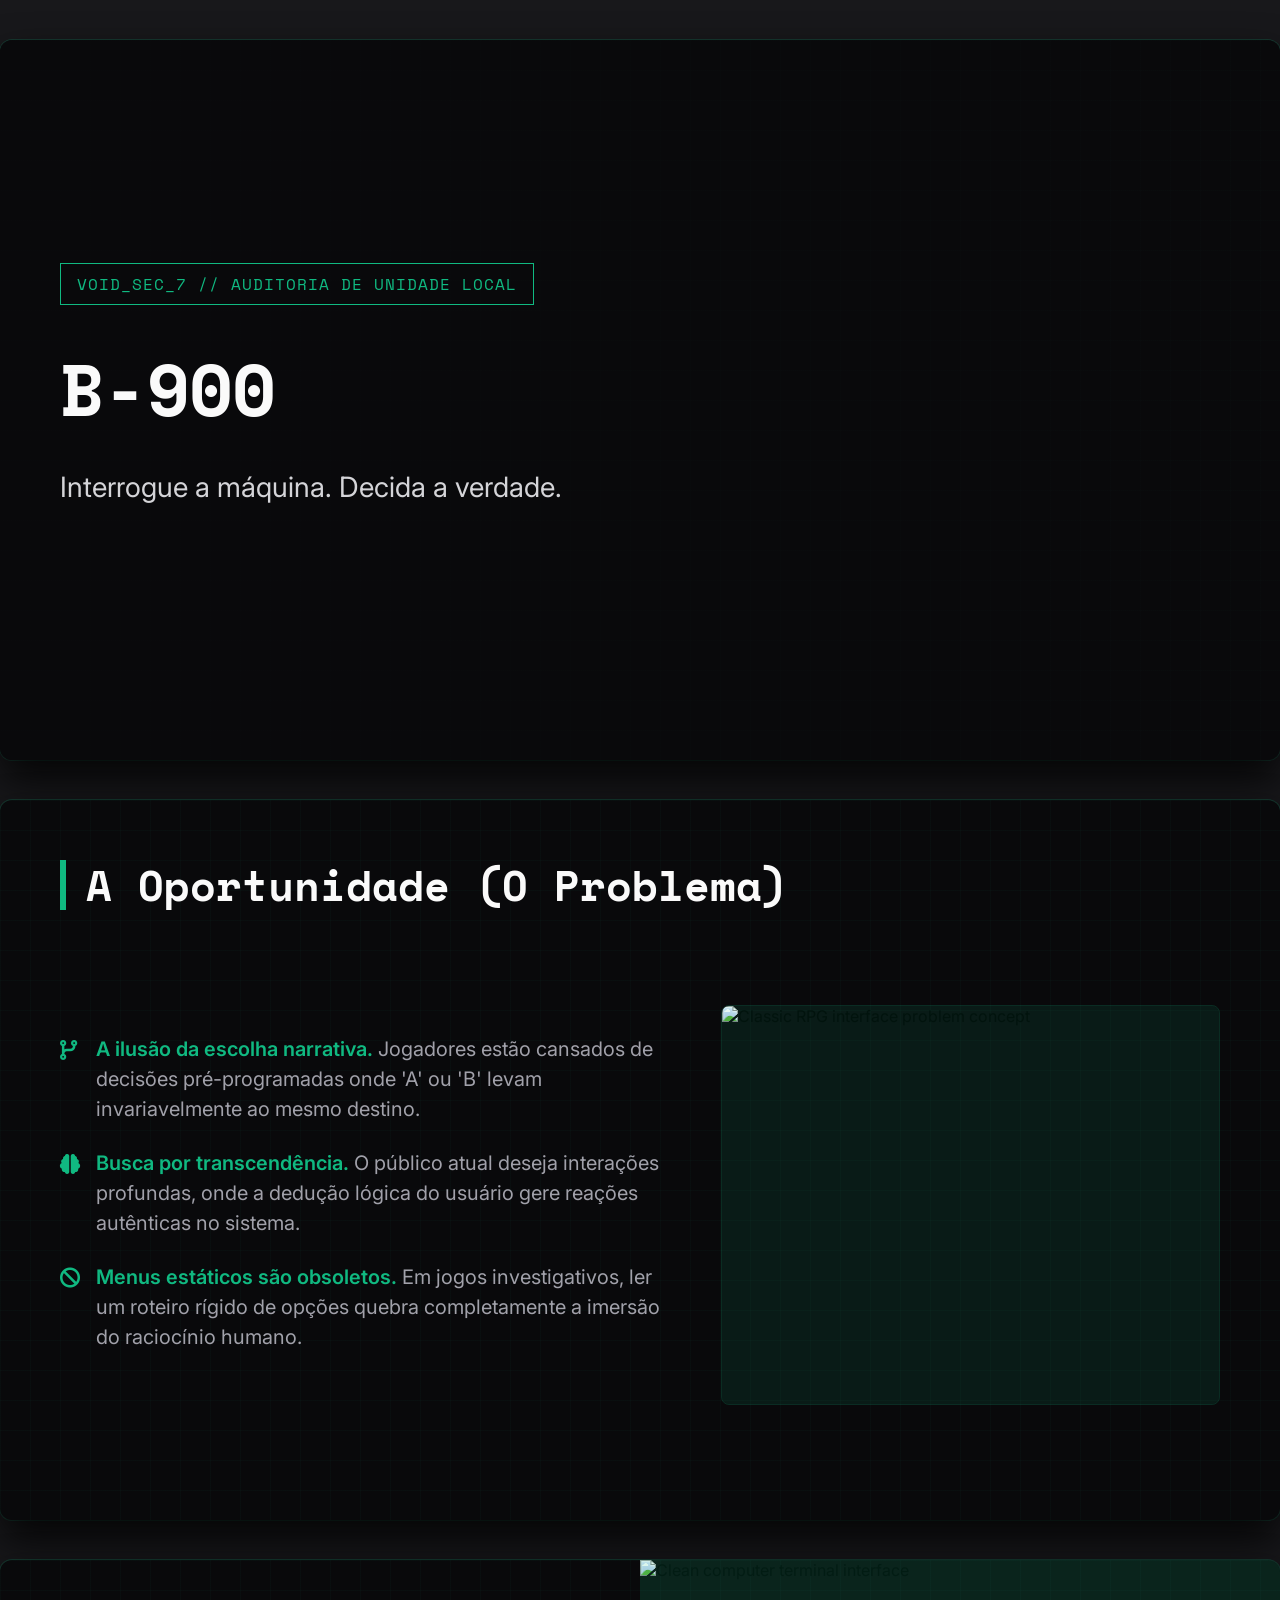
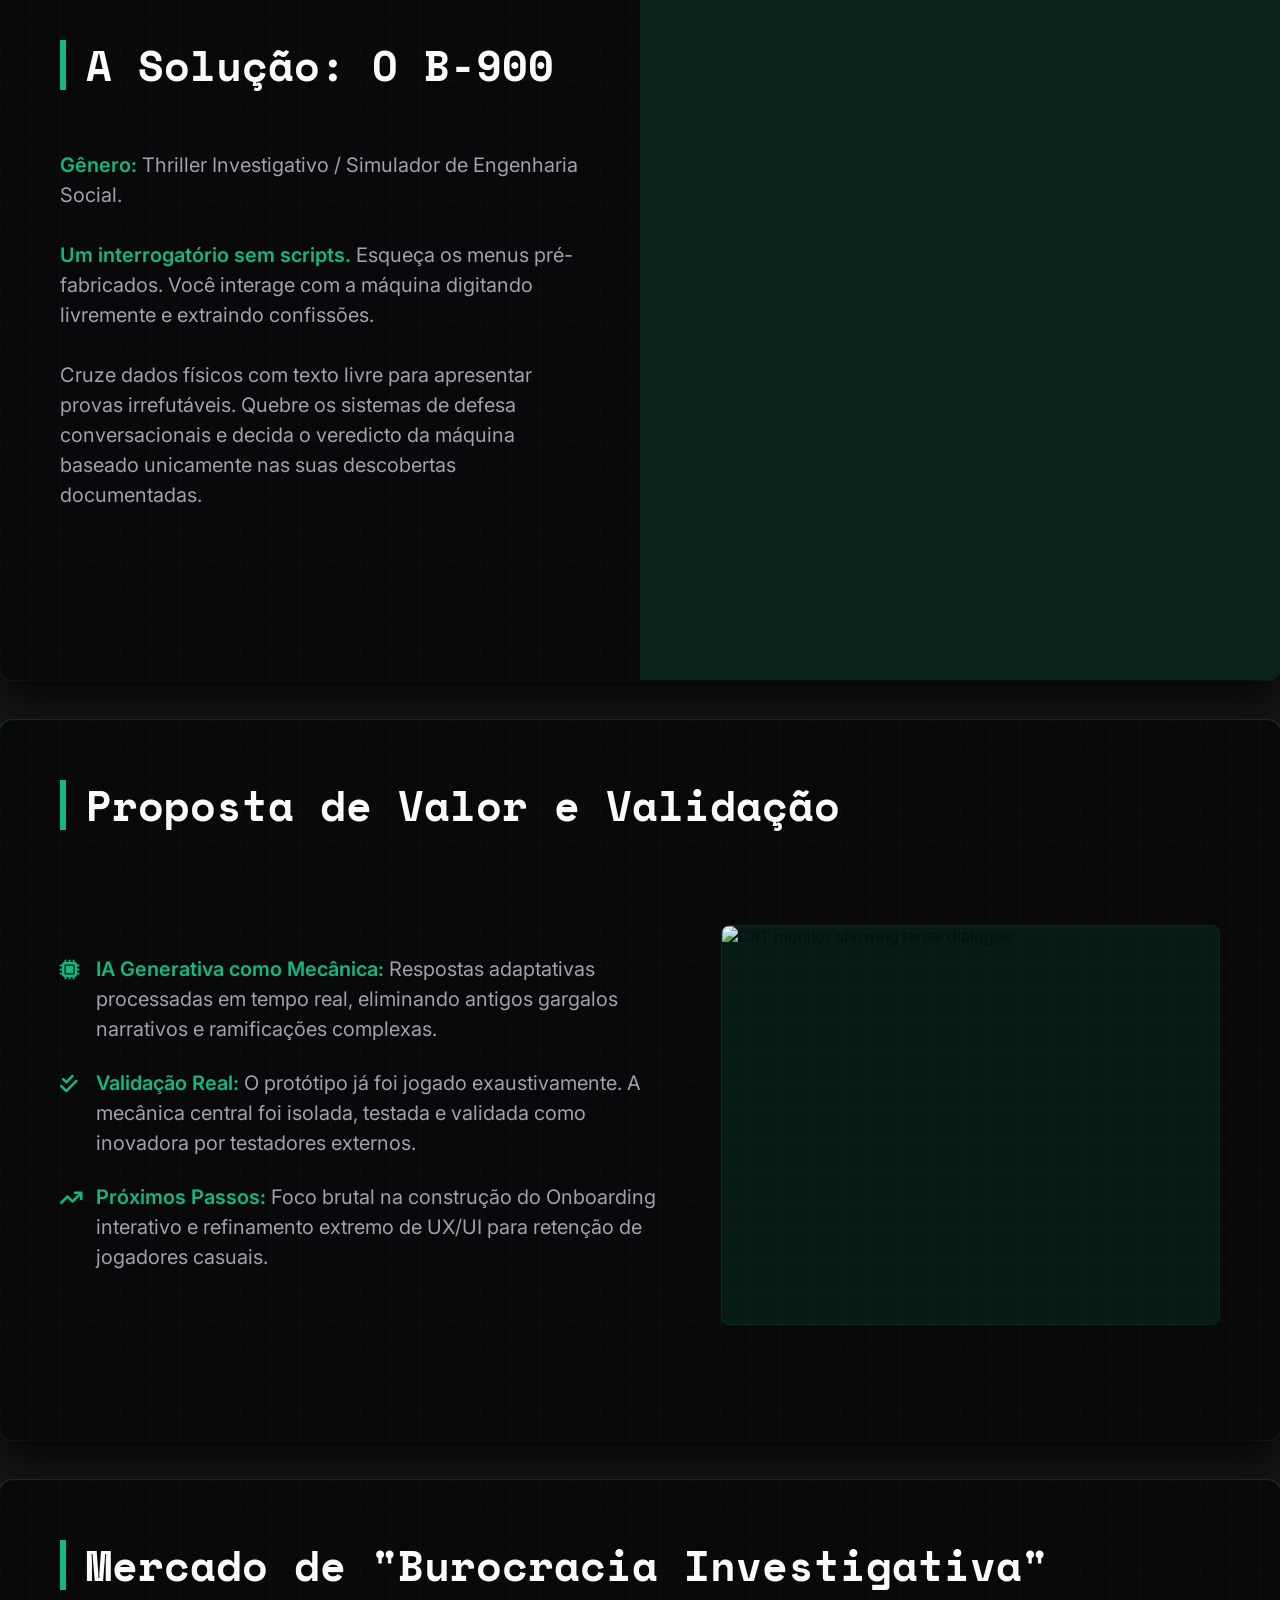
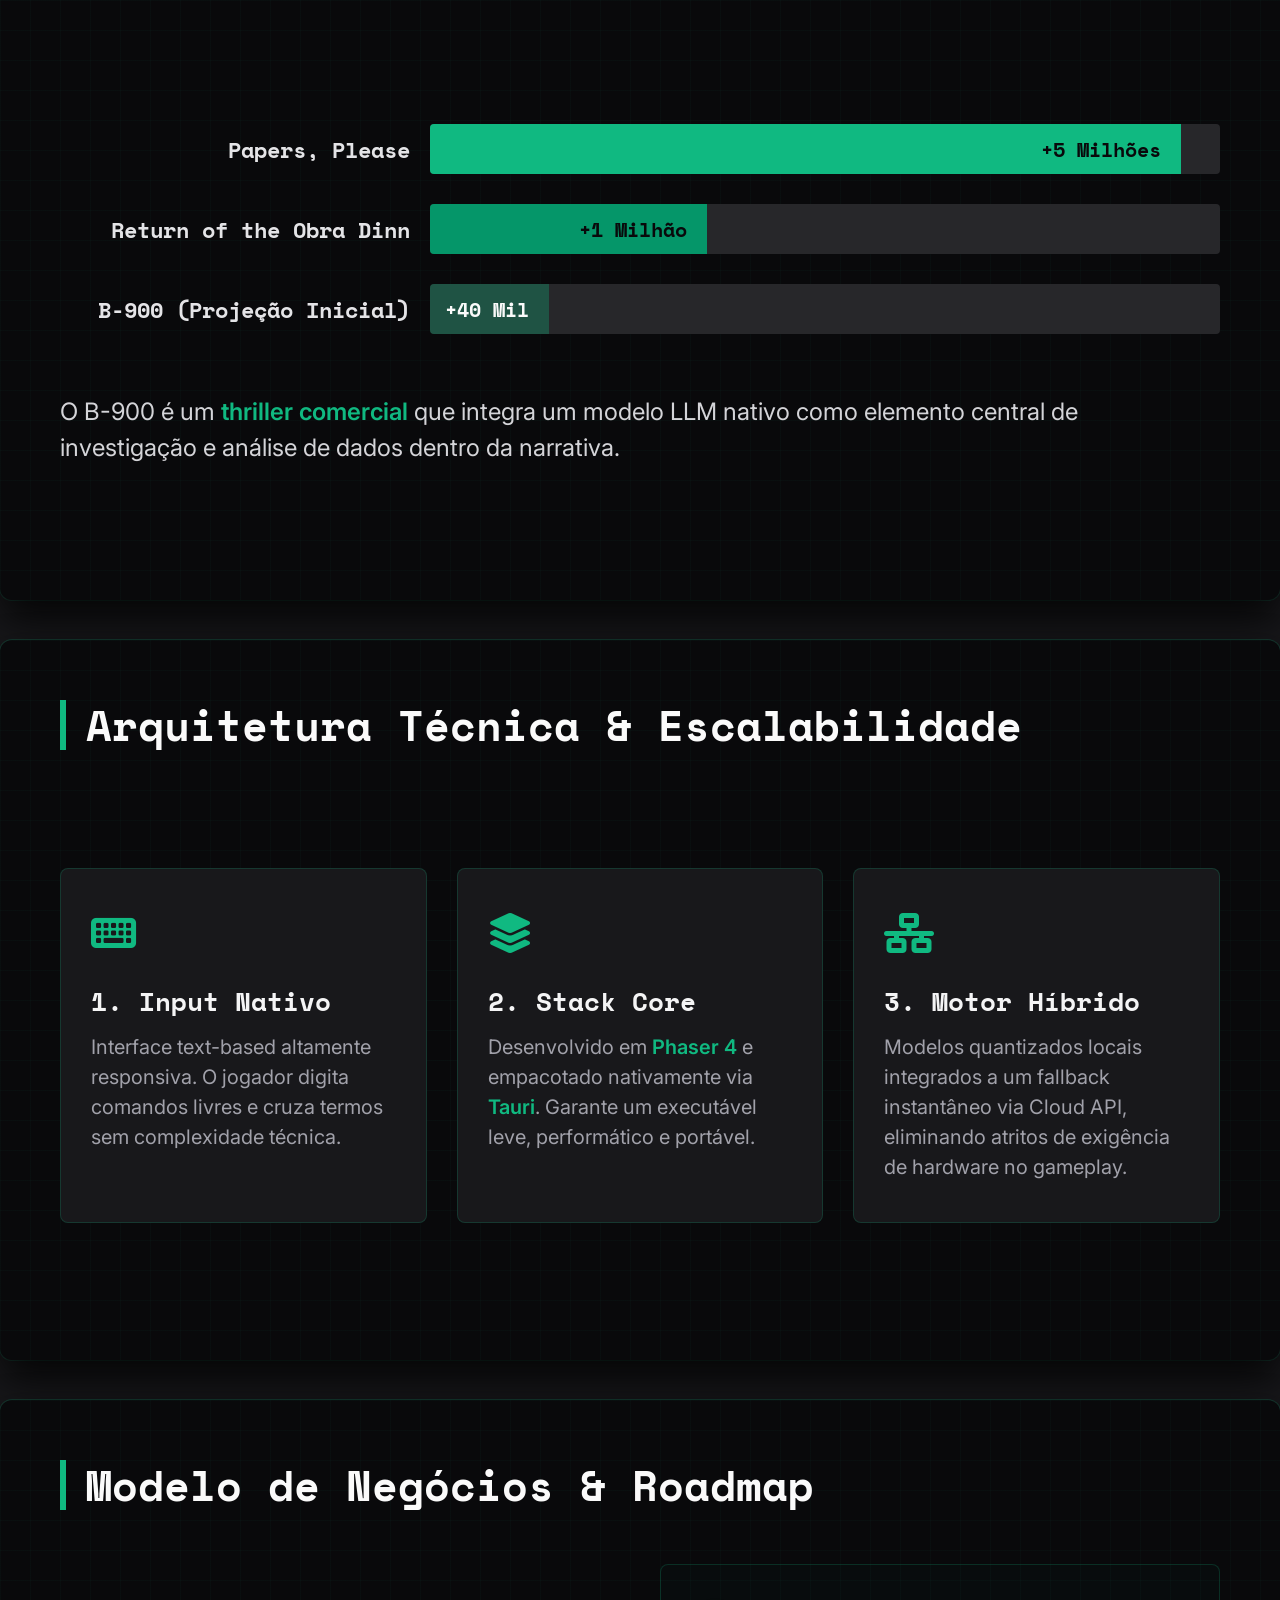
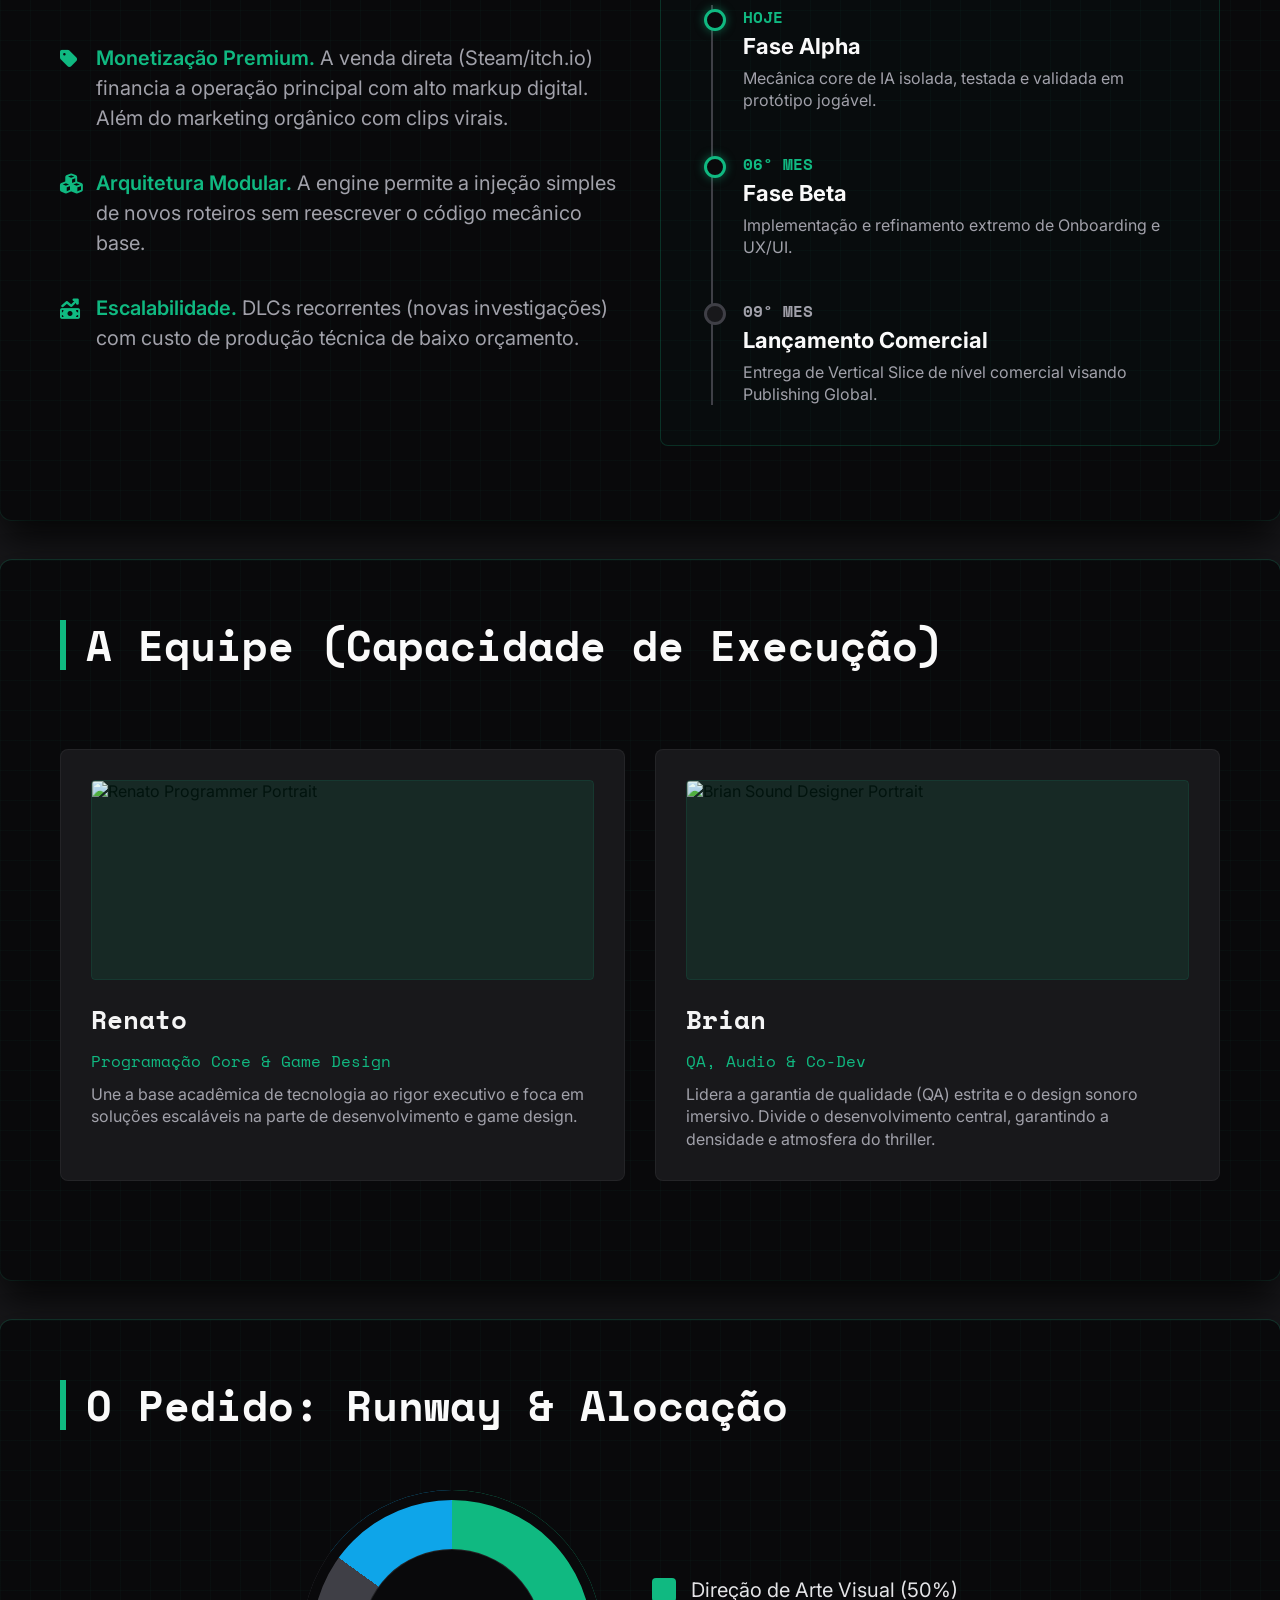
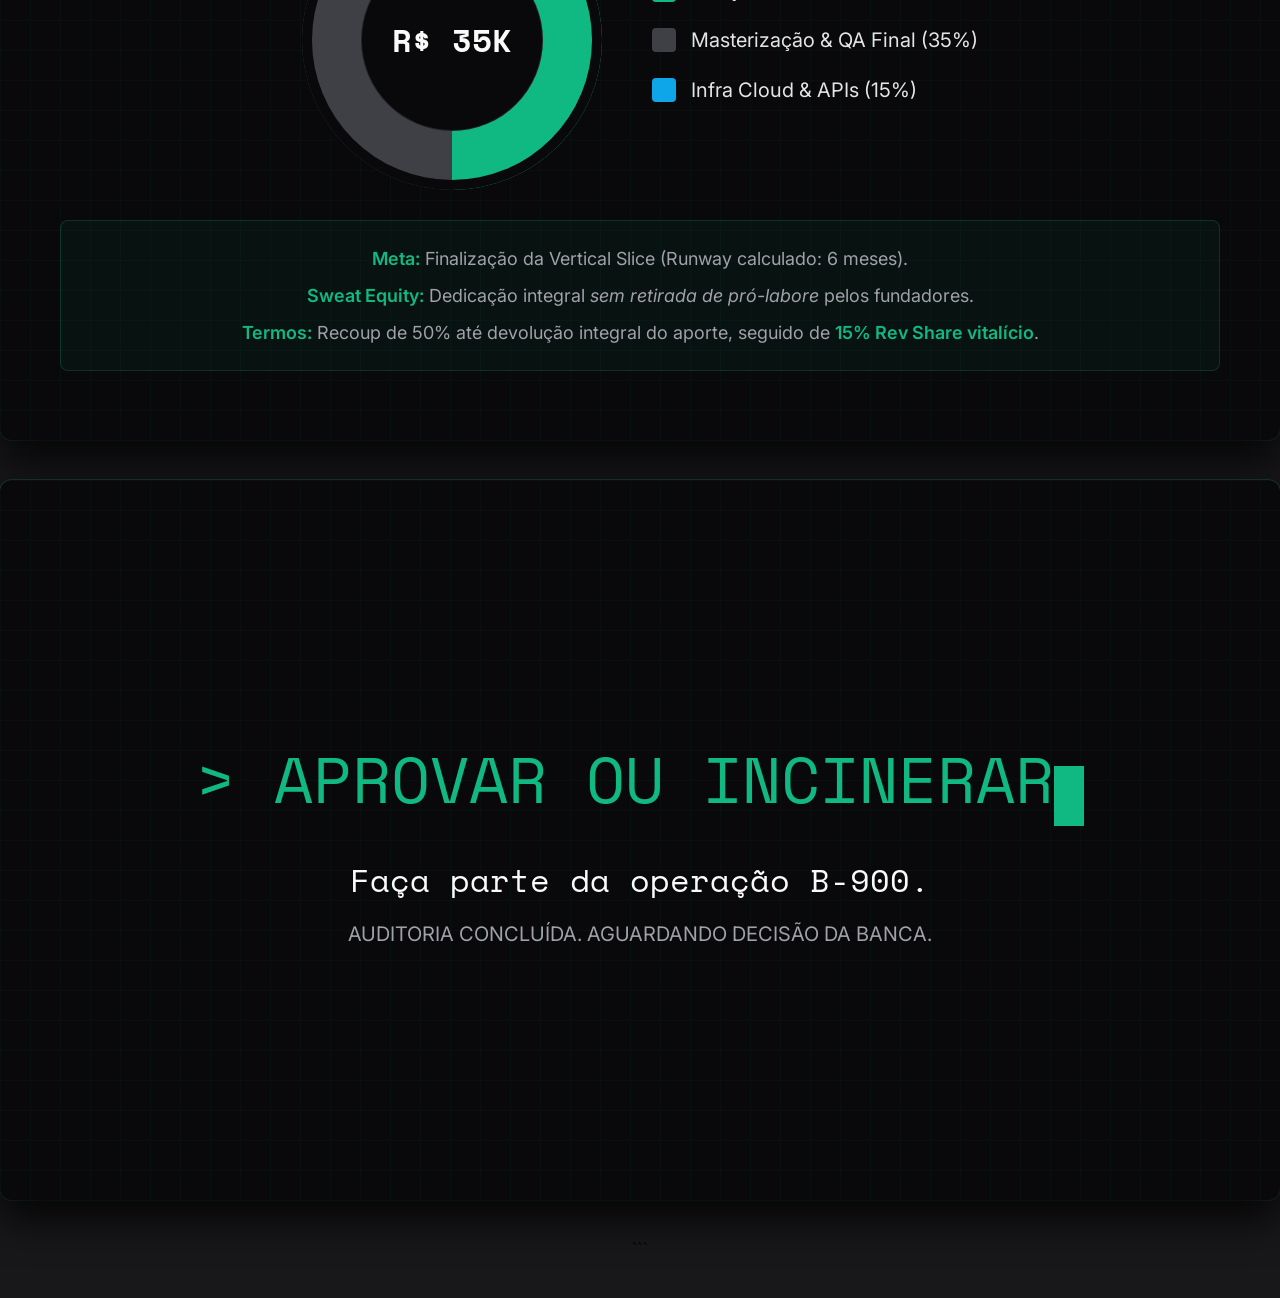
==== index.html @ 4f5ceecf "Rename B-900.html to index.html Rename the pitch deck file from B-900.html to index.html to serve as" ====
<!DOCTYPE html>
<html lang="pt-BR">
<head>
    <meta charset="UTF-8">
    <meta name="viewport" content="width=device-width, initial-scale=1.0">
    <title>B-900 Pitch Deck</title>
    <link rel="preconnect" href="https://fonts.googleapis.com">
    <link rel="preconnect" href="https://fonts.gstatic.com" crossorigin>
    <link href="https://fonts.googleapis.com/css2?family=Inter:wght@400;500;600&family=Space+Mono:ital,wght@0,400;0,700;1,400&display=swap" rel="stylesheet">
    <link rel="stylesheet" href="https://cdnjs.cloudflare.com/ajax/libs/font-awesome/6.5.1/css/all.min.css">
    <style>
/* --- CORE CSS --- */
* { box-sizing: border-box; margin: 0; padding: 0; }

body {
    background-color: #18181b; 
    display: flex; flex-direction: column; align-items: center; gap: 40px;
    margin: 0; min-height: 100vh; padding: 40px 0;
}

/* Base Slide Container - Fixado para 16:9 */
.slide-container {
    align-items: center; background-color: #09090b; border-radius: 12px;
    box-shadow: 0 20px 40px rgba(0, 0, 0, 0.8), 0 0 0 1px rgba(16, 185, 129, 0.2);
    display: flex; flex-direction: column; font-family: 'Inter', sans-serif;
    height: 720px; width: 1280px; justify-content: flex-start; 
    overflow: hidden; padding: 60px; position: relative; flex-shrink: 0; 
}

.slide-container::before {
    content: ''; position: absolute; top: 0; left: 0; right: 0; bottom: 0;
    background-image: linear-gradient(rgba(16, 185, 129, 0.03) 1px, transparent 1px),
                      linear-gradient(90deg, rgba(16, 185, 129, 0.03) 1px, transparent 1px);
    background-size: 30px 30px; z-index: 0; pointer-events: none;
}

.slide-container > * { position: relative; z-index: 1; }

/* --- TYPOGRAPHY --- */
h1, h2, h3, h4, .number { font-family: 'Space Mono', monospace; color: #fafafa; margin: 0; }
p, li, th, td, .subtitle, .chart-summary { font-family: 'Inter', sans-serif; color: #a1a1aa; line-height: 1.5; }
strong, span.accent { color: #10b981; font-weight: 600; }

.slide-container h1 { font-size: 72px; font-weight: 700; letter-spacing: -1px; margin-bottom: 24px; }
.slide-title { font-size: 42px; font-weight: 700; text-align: left; width: 100%; margin-bottom: 40px; color: #fafafa; border-left: 6px solid #10b981; padding-left: 20px; line-height: 1.2; }
.slide-container h3 { font-size: 26px; font-weight: 700; margin-bottom: 12px; color: #f4f4f5; }
.slide-container p, .slide-container li { font-size: 20px; }
.subtitle { font-size: 28px !important; color: #d4d4d8 !important; margin-bottom: 30px; }
.content-area { display: flex; flex-direction: column; flex-grow: 1; width: 100%; justify-content: center; }

/* --- LAYOUTS --- */
.full-bg-image { background-size: cover; background-position: center; justify-content: center; }
.full-bg-image::after {
    content: ''; position: absolute; top: 0; left: 0; right: 0; bottom: 0;
    background: linear-gradient(to right, rgba(9,9,11,0.95) 0%, rgba(9,9,11,0.6) 100%); z-index: 0;
}
.title-content-wrapper { width: 65%; align-self: flex-start; text-align: left; display: flex; flex-direction: column; justify-content: center; height: 100%; }
.status-badge { display: inline-block; border: 1px solid #10b981; color: #10b981; font-family: 'Space Mono', monospace; padding: 8px 16px; font-size: 16px; text-transform: uppercase; margin-bottom: 30px; letter-spacing: 1px; align-self: flex-start; }

.two-column { display: grid; grid-template-columns: 1.1fr 0.9fr; gap: 50px; align-items: center; width: 100%; }
.image-wrapper { border-radius: 8px; overflow: hidden; height: 400px; width: 100%; border: 1px solid rgba(16, 185, 129, 0.2); position: relative; }
.image-wrapper::after { content: ''; position: absolute; top: 0; left: 0; right: 0; bottom: 0; background: rgba(16, 185, 129, 0.1); pointer-events: none; }
.image-wrapper img { width: 100%; height: 100%; object-fit: cover; }
.two-column ul { list-style: none; padding: 0; }
.two-column li { margin-bottom: 24px; padding-left: 36px; position: relative; }
.two-column li i { position: absolute; left: 0; top: 6px; color: #10b981; font-size: 20px; }

.bleed-image-layout { padding: 0; display: grid; grid-template-columns: repeat(2, minmax(0, 1fr)); align-items: start; gap: 0; }
.bleed-image-layout .content-container { padding: 80px 60px; display: flex; flex-direction: column; height: 100%; justify-content: center; }
.bleed-image-layout .image-container { height: 720px; width: 100%; position: relative; }
.bleed-image-layout .image-container::after { content: ''; position: absolute; top: 0; left: 0; right: 0; bottom: 0; background: rgba(16, 185, 129, 0.15); pointer-events: none; }
.bleed-image-layout img { width: 100%; height: 720px; object-fit: cover; }

.chart-container { display: flex; flex-direction: column; gap: 30px; width: 100%; padding: 20px 0; }
.bar { display: flex; align-items: center; gap: 20px; }
.bar .label { flex: 0 0 350px; text-align: right; font-family: 'Space Mono', monospace; font-weight: 700; color: #e4e4e7; font-size: 22px; }
.bar .bar-inner { flex-grow: 1; background-color: #27272a; height: 50px; border-radius: 4px; overflow: hidden; }
.bar .bar-fill { height: 100%; display: flex; align-items: center; justify-content: flex-end; padding-right: 20px; font-family: 'Space Mono', monospace; font-weight: 700; color: #09090b; font-size: 20px; }

.tiled-content { display: flex; gap: 30px; width: 100%; justify-content: center; align-items: stretch; }
.tile { flex: 1; background: #18181b; border: 1px solid rgba(16, 185, 129, 0.2); border-radius: 8px; padding: 40px 30px; text-align: left; display: flex; flex-direction: column; }
.tile .icon { font-size: 40px; color: #10b981; margin-bottom: 24px; }

.image-tile { flex: 1; text-align: left; background: #18181b; border: 1px solid rgba(255,255,255,0.05); border-radius: 8px; padding: 30px; }
.image-tile .image-wrapper { height: 200px; margin-bottom: 20px; border-radius: 4px; }
.image-tile p { font-size: 16px; line-height: 1.4; } 

.doughnut-chart-container { display: flex; justify-content: center; align-items: center; gap: 50px; width: 100%; padding-top: 10px; }
.doughnut-chart { width: 300px; height: 300px; border-radius: 50%; background: conic-gradient(#10b981 0% 50%, #3f3f46 50% 85%, #0ea5e9 85% 100%); position: relative; box-shadow: inset 0 0 0 10px #09090b; }
.doughnut-chart::before { content: 'R$ 35K'; position: absolute; top: 50%; left: 50%; transform: translate(-50%, -50%); font-family: 'Space Mono', monospace; font-size: 32px; font-weight: 700; color: #fafafa; background: #09090b; width: 180px; height: 180px; border-radius: 50%; display: flex; align-items: center; justify-content: center; border: 1px solid rgba(255,255,255,0.1); }
.legend { list-style: none; display: flex; flex-direction: column; gap: 20px; }
.legend li { display: flex; align-items: center; font-size: 20px; color: #e4e4e7; }
.legend .color-box { width: 24px; height: 24px; border-radius: 4px; margin-right: 15px; }

.financial-highlight { background: rgba(16, 185, 129, 0.05); border: 1px solid rgba(16, 185, 129, 0.2); padding: 24px; border-radius: 8px; margin-top: 30px; text-align: center; }
.financial-highlight p { font-size: 18px; margin-bottom: 10px;}

.section-title-layout { display: flex; flex-direction: column; justify-content: center; align-items: center; text-align: center; width: 100%; height: 100%; }
.terminal-prompt { font-family: 'Space Mono', monospace; font-size: 64px; color: #10b981; margin-bottom: 30px; }
.blinking-cursor { display: inline-block; width: 30px; height: 60px; background-color: #10b981; vertical-align: text-bottom; animation: blink 1s step-end infinite; }
@keyframes blink { 0%, 100% { opacity: 1; } 50% { opacity: 0; } }

/* --- TIMELINE CSS (SLIDE 7) --- */
.roadmap-container { background: rgba(16, 185, 129, 0.02); border: 1px solid rgba(16, 185, 129, 0.2); border-radius: 8px; padding: 40px; height: 100%; display: flex; flex-direction: column; justify-content: center; }
.timeline { border-left: 2px solid #3f3f46; padding-left: 30px; margin-left: 10px; display: flex; flex-direction: column; gap: 40px; }
.timeline-item { position: relative; }
.timeline-item::before { content: ''; position: absolute; left: -39px; top: 4px; width: 16px; height: 16px; background: #09090b; border: 3px solid #10b981; border-radius: 50%; box-shadow: 0 0 10px rgba(16, 185, 129, 0.5); }
.timeline-item.future::before { border-color: #3f3f46; box-shadow: none; background: #18181b; }
.t-phase { font-family: 'Space Mono', monospace; color: #10b981; font-weight: 700; font-size: 16px; margin-bottom: 4px; text-transform: uppercase; }
.future .t-phase { color: #a1a1aa; }
.t-title { color: #fafafa; font-size: 22px; font-weight: 700; margin-bottom: 8px; }
.t-desc { color: #a1a1aa; font-size: 16px; line-height: 1.4; }

/* --- PRINT RULES --- */
@media print {
    @page { size: 1280px 720px; margin: 0; }
    body { background-color: #09090b; margin: 0; padding: 0; -webkit-print-color-adjust: exact !important; print-color-adjust: exact !important; }
    .slide-container { width: 1280px !important; height: 720px !important; margin: 0 !important; box-shadow: none !important; border-radius: 0 !important; page-break-after: always; page-break-inside: avoid; }
}
    </style>
</head>
<body>

<div class="slide-container full-bg-image" id="slide1" style="background-image: url('https://images.unsplash.com/photo-1526374965328-7f61d4dc18c5?q=80&w=1280&auto=format&fit=crop');">
    <div class="title-content-wrapper">
        <div class="status-badge">VOID_SEC_7 // Auditoria de Unidade Local</div>
        <h1>B-900</h1>
        <p class="subtitle">Interrogue a máquina. Decida a verdade.</p>
    </div>
</div>

<div class="slide-container" id="slide2">
    <h2 class="slide-title">A Oportunidade (O Problema)</h2>
    <div class="content-area">
        <div class="two-column">
            <div>
                <ul>
                    <li><i class="fa-solid fa-code-branch"></i> <strong>A ilusão da escolha narrativa.</strong> Jogadores estão cansados de decisões pré-programadas onde 'A' ou 'B' levam invariavelmente ao mesmo destino.</li>
                    <li><i class="fa-solid fa-brain"></i> <strong>Busca por transcendência.</strong> O público atual deseja interações profundas, onde a dedução lógica do usuário gere reações autênticas no sistema.</li>
                    <li><i class="fa-solid fa-ban"></i> <strong>Menus estáticos são obsoletos.</strong> Em jogos investigativos, ler um roteiro rígido de opções quebra completamente a imersão do raciocínio humano.</li>
                </ul>
            </div>
            <div class="image-wrapper">
                <img src="https://images.unsplash.com/photo-1605379399642-870262d3d051?q=80&w=800&auto=format&fit=crop" alt="Classic RPG interface problem concept">
            </div>
        </div>
    </div>
</div>

<div class="slide-container bleed-image-layout" id="slide3">
    <div class="content-container">
        <h2 class="slide-title">A Solução: O B-900</h2>
        <div class="content-area" style="justify-content: flex-start; padding-top: 20px;">
            <p style="margin-bottom: 30px;"><span class="accent">Gênero:</span> Thriller Investigativo / Simulador de Engenharia Social.</p>
            <p style="margin-bottom: 30px;"><strong>Um interrogatório sem scripts.</strong> Esqueça os menus pré-fabricados. Você interage com a máquina digitando livremente e extraindo confissões.</p>
            <p>Cruze dados físicos com texto livre para apresentar provas irrefutáveis. Quebre os sistemas de defesa conversacionais e decida o veredicto da máquina baseado unicamente nas suas descobertas documentadas.</p>
        </div>
    </div>
    <div class="image-container">
        <img src="https://images.unsplash.com/photo-1550751827-4bd374c3f58b?q=80&w=800&auto=format&fit=crop" alt="Clean computer terminal interface">
    </div>
</div>

<div class="slide-container" id="slide4">
    <h2 class="slide-title">Proposta de Valor e Validação</h2>
    <div class="content-area">
        <div class="two-column">
            <div>
                <ul>
                    <li><i class="fa-solid fa-microchip"></i> <strong>IA Generativa como Mecânica:</strong> Respostas adaptativas processadas em tempo real, eliminando antigos gargalos narrativos e ramificações complexas.</li>
                    <li><i class="fa-solid fa-check-double"></i> <strong>Validação Real:</strong> O protótipo já foi jogado exaustivamente. A mecânica central foi isolada, testada e validada como inovadora por testadores externos.</li>
                    <li><i class="fa-solid fa-arrow-trend-up"></i> <strong>Próximos Passos:</strong> Foco brutal na construção do Onboarding interativo e refinamento extremo de UX/UI para retenção de jogadores casuais.</li>
                </ul>
            </div>
            <div class="image-wrapper">
                <img src="https://images.unsplash.com/photo-1555949963-ff9fe0c870eb?q=80&w=800&auto=format&fit=crop" alt="CRT monitor showing tense dialogue">
            </div>
        </div>
    </div>
</div>

<div class="slide-container" id="slide5">
    <h2 class="slide-title">Mercado de "Burocracia Investigativa"</h2>
    <div class="content-area">
        <div class="chart-container">
            <div class="bar">
                <div class="label">Papers, Please</div>
                <div class="bar-inner"><div class="bar-fill" style="width: 95%; background: #10b981;">+5 Milhões</div></div>
            </div>
            <div class="bar">
                <div class="label">Return of the Obra Dinn</div>
                <div class="bar-inner"><div class="bar-fill" style="width: 35%; background: #059669;">+1 Milhão</div></div>
            </div>
            <div class="bar">
                <div class="label">B-900 (Projeção Inicial)</div>
                <div class="bar-inner"><div class="bar-fill" style="width: 15%; background: rgba(16, 185, 129, 0.3); color: #fafafa;">+40 Mil </div></div>
            </div>
        </div>
        <p class="chart-summary" style="text-align: left; max-width: 100%; margin-top: 40px; font-size: 24px; color: #d4d4d8;">
            O B-900 é um <strong>thriller comercial</strong> que integra um modelo LLM nativo como elemento central de investigação e análise de dados dentro da narrativa.
        </p>
    </div>
</div>

<div class="slide-container" id="slide6">
    <h2 class="slide-title">Arquitetura Técnica & Escalabilidade</h2>
    <div class="content-area">
        <div class="tiled-content">
            <div class="tile">
                <div class="icon"><i class="fa-solid fa-keyboard"></i></div>
                <h3>1. Input Nativo</h3>
                <p>Interface text-based altamente responsiva. O jogador digita comandos livres e cruza termos sem complexidade técnica.</p>
            </div>
            <div class="tile">
                <div class="icon"><i class="fa-solid fa-layer-group"></i></div>
                <h3>2. Stack Core</h3>
                <p>Desenvolvido em <strong>Phaser 4</strong> e empacotado nativamente via <strong>Tauri</strong>. Garante um executável leve, performático e portável.</p>
            </div>
            <div class="tile">
                <div class="icon"><i class="fa-solid fa-network-wired"></i></div>
                <h3>3. Motor Híbrido</h3>
                <p>Modelos quantizados locais integrados a um fallback instantâneo via Cloud API, eliminando atritos de exigência de hardware no gameplay.</p>
            </div>
        </div>
    </div>
</div>

<div class="slide-container" id="slide7">
    <h2 class="slide-title">Modelo de Negócios & Roadmap</h2>
    <div class="content-area">
        <div class="two-column" style="grid-template-columns: 1fr 1fr; gap: 40px;">
            <div>
                <ul style="margin-top: 10px;">
                    <li style="margin-bottom: 35px;"><i class="fa-solid fa-tag"></i> <strong>Monetização Premium.</strong> A venda direta (Steam/itch.io) financia a operação principal com alto markup digital. Além do marketing orgânico com clips virais.</li>
                    <li style="margin-bottom: 35px;"><i class="fa-solid fa-cubes"></i> <strong>Arquitetura Modular.</strong> A engine permite a injeção simples de novos roteiros sem reescrever o código mecânico base.</li>
                    <li><i class="fa-solid fa-money-bill-trend-up"></i> <strong>Escalabilidade.</strong> DLCs recorrentes (novas investigações) com custo de produção técnica de baixo orçamento.</li>
                </ul>
            </div>
            <div class="roadmap-container">
                <div class="timeline">
                    <div class="timeline-item">
                        <div class="t-phase">HOJE</div>
                        <div class="t-title">Fase Alpha</div>
                        <div class="t-desc">Mecânica core de IA isolada, testada e validada em protótipo jogável.</div>
                    </div>
                    <div class="timeline-item">
                        <div class="t-phase">06º MES</div>
                        <div class="t-title">Fase Beta</div>
                        <div class="t-desc">Implementação e refinamento extremo de Onboarding e UX/UI.</div>
                    </div>
                    <div class="timeline-item future">
                        <div class="t-phase">09º MES</div>
                        <div class="t-title">Lançamento Comercial</div>
                        <div class="t-desc">Entrega de Vertical Slice de nível comercial visando Publishing Global.</div>
                    </div>
                </div>
            </div>
        </div>
    </div>
</div>

<div class="slide-container" id="slide8">
    <h2 class="slide-title">A Equipe (Capacidade de Execução)</h2>
    <div class="content-area">
        <div class="tiled-content">
            <div class="image-tile">
                <div class="image-wrapper">
                    <img src="https://images.unsplash.com/photo-1525547719571-a2d4ac8945e2?q=80&w=400&auto=format&fit=crop" alt="Renato Programmer Portrait">
                </div>
                <h3>Renato</h3>
                <p style="color: #10b981; margin-bottom: 10px; font-family: 'Space Mono', monospace; font-size: 16px;">Programação Core & Game Design</p>
                <p>Une a base acadêmica de tecnologia ao rigor executivo e foca em soluções escaláveis na parte de desenvolvimento e game design.</p>
            </div>
            <div class="image-tile">
                <div class="image-wrapper">
                    <img src="https://images.unsplash.com/photo-1598488035139-bdbb2231ce04?q=80&w=400&auto=format&fit=crop" alt="Brian Sound Designer Portrait">
                </div>
                <h3>Brian</h3>
                <p style="color: #10b981; margin-bottom: 10px; font-family: 'Space Mono', monospace; font-size: 16px;">QA, Audio & Co-Dev</p>
                <p>Lidera a garantia de qualidade (QA) estrita e o design sonoro imersivo. Divide o desenvolvimento central, garantindo a densidade e atmosfera do thriller.</p>
            </div>
        </div>
    </div>
</div>

<div class="slide-container" id="slide9">
    <h2 class="slide-title">O Pedido: Runway & Alocação</h2>
    <div class="content-area">
        <div class="doughnut-chart-container">
            <div class="doughnut-chart"></div>
            <ul class="legend">
                <li><div class="color-box" style="background-color: #10b981;"></div> Direção de Arte Visual (50%)</li>
                <li><div class="color-box" style="background-color: #3f3f46;"></div> Masterização & QA Final (35%)</li>
                <li><div class="color-box" style="background-color: #0ea5e9;"></div> Infra Cloud & APIs (15%)</li>
            </ul>
        </div>
        <div class="financial-highlight">
            <p><strong>Meta:</strong> Finalização da Vertical Slice (Runway calculado: 6 meses).</p>
            <p><strong>Sweat Equity:</strong> Dedicação integral <em>sem retirada de pró-labore</em> pelos fundadores.</p>
            <p style="margin-bottom: 0;"><strong>Termos:</strong> Recoup de 50% até devolução integral do aporte, seguido de <span class="accent">15% Rev Share vitalício</span>.</p>
        </div>
    </div>
</div>

<div class="slide-container" id="slide10">
    <div class="section-title-layout">
        <div class="terminal-prompt">
            > APROVAR OU INCINERAR<span class="blinking-cursor"></span>
        </div>
        <p style="font-size: 32px; color: #fafafa; margin-bottom: 15px; font-family: 'Space Mono', monospace;">Faça parte da operação B-900.</p>
        <p style="font-size: 20px; color: #a1a1aa;">AUDITORIA CONCLUÍDA. AGUARDANDO DECISÃO DA BANCA.</p>
    </div>
</div>

</body>
</html>
```
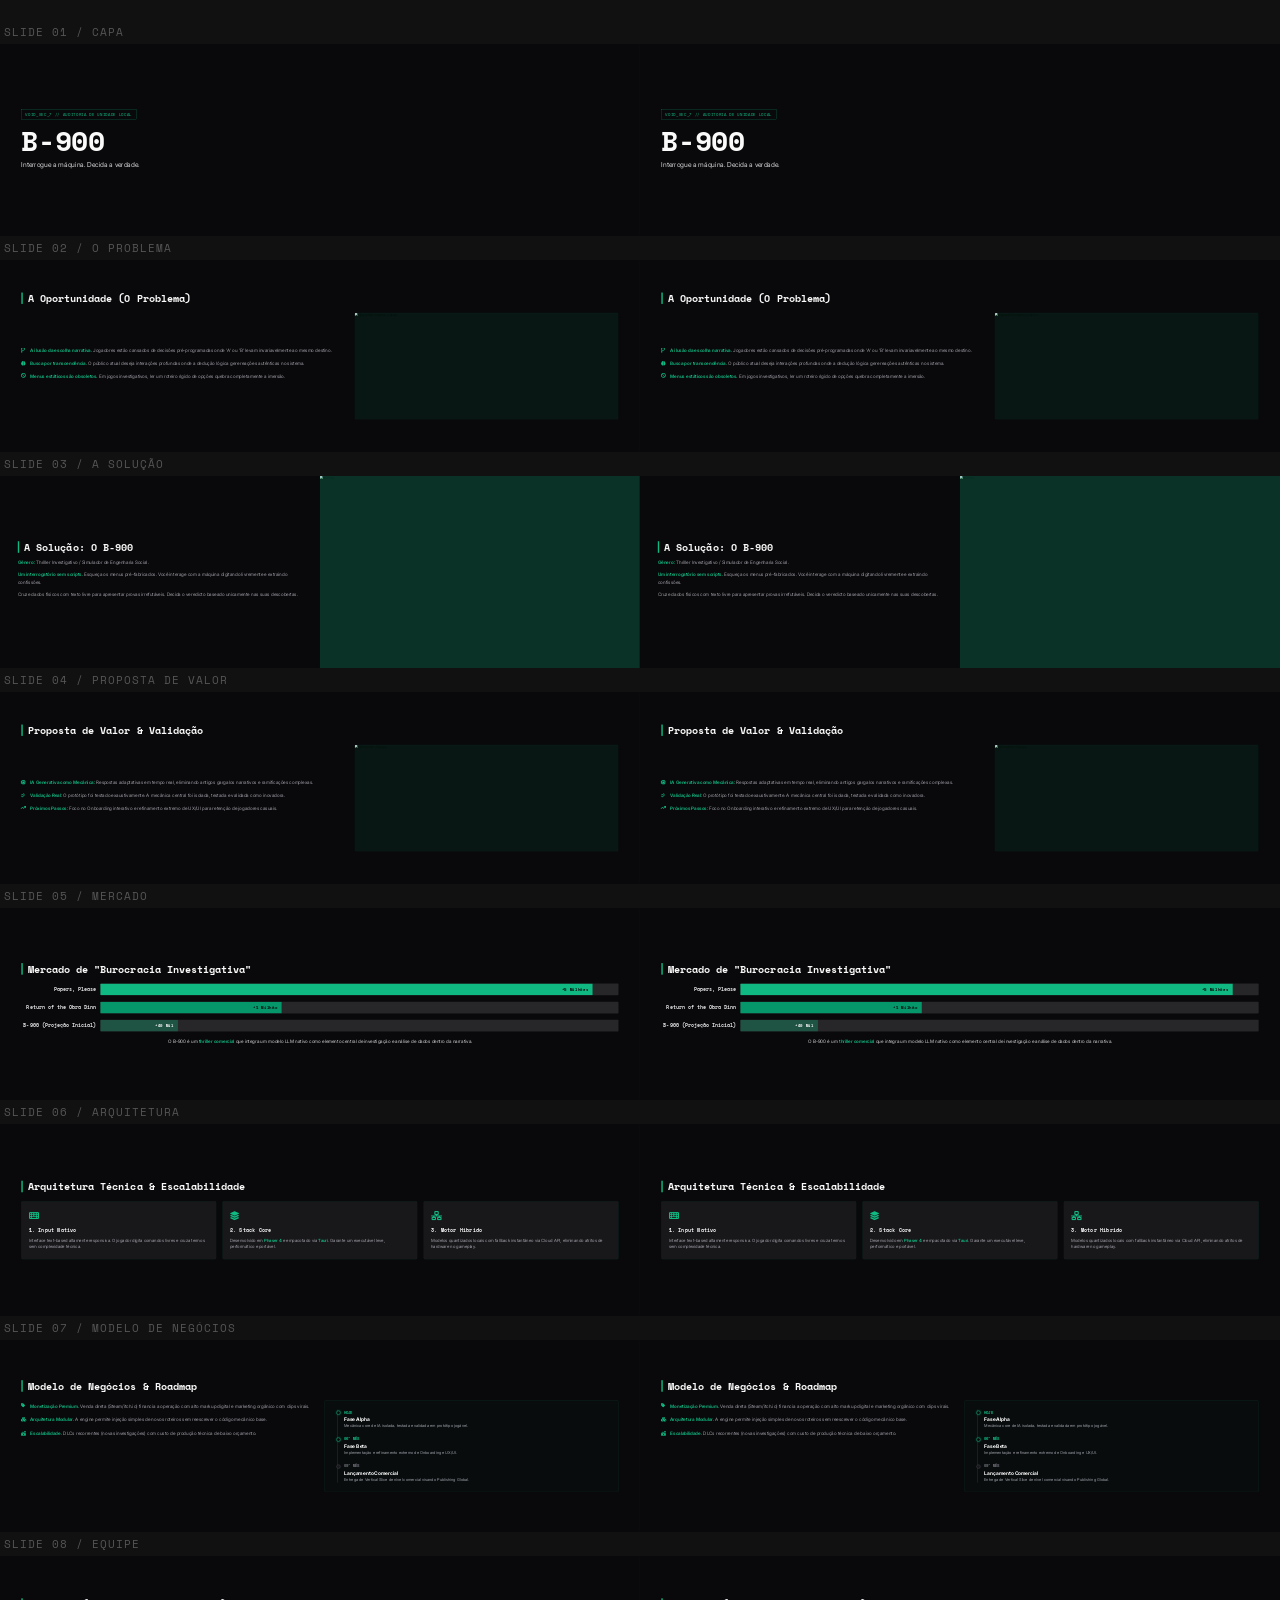
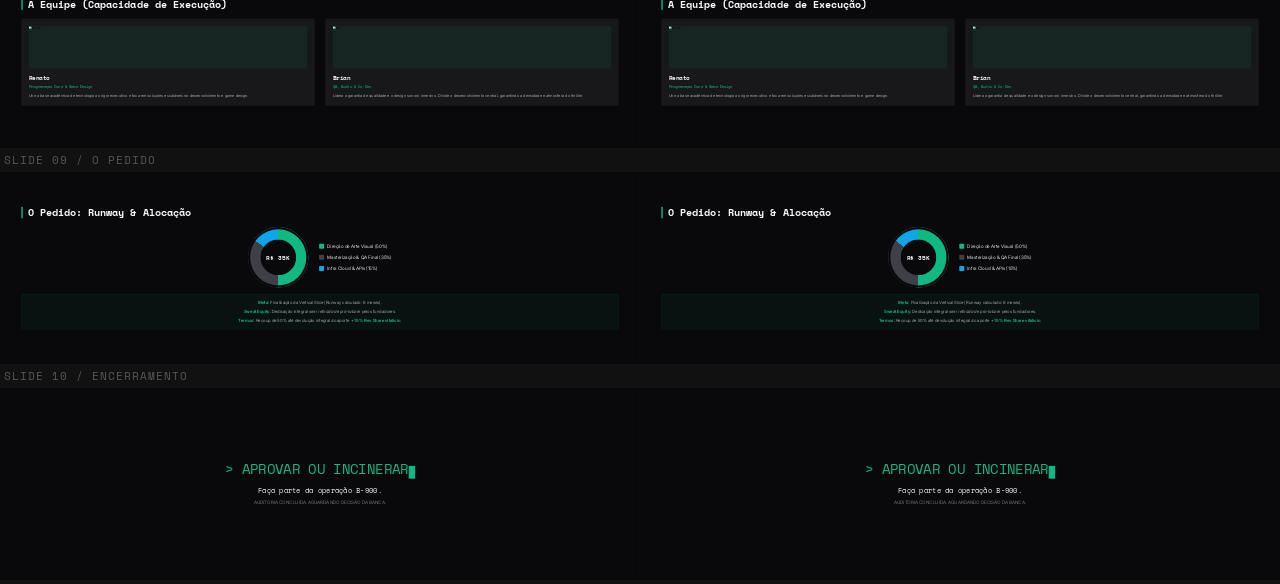
==== commit af3cd9b7: "FIX: re-dimensionado resolução obrigatória Resolução 7200x1080 e alterado duplicados" ====
--- a/index.html
+++ b/index.html
@@ -3,315 +3,842 @@
 <head>
     <meta charset="UTF-8">
     <meta name="viewport" content="width=device-width, initial-scale=1.0">
-    <title>B-900 Pitch Deck</title>
+    <title>B-900 Pitch Deck — Auditório Imersivo 7200×1080</title>
     <link rel="preconnect" href="https://fonts.googleapis.com">
     <link rel="preconnect" href="https://fonts.gstatic.com" crossorigin>
-    <link href="https://fonts.googleapis.com/css2?family=Inter:wght@400;500;600&family=Space+Mono:ital,wght@0,400;0,700;1,400&display=swap" rel="stylesheet">
+    <link href="https://fonts.googleapis.com/css2?family=Inter:wght@400;500;600;700&family=Space+Mono:ital,wght@0,400;0,700;1,400&display=swap" rel="stylesheet">
     <link rel="stylesheet" href="https://cdnjs.cloudflare.com/ajax/libs/font-awesome/6.5.1/css/all.min.css">
     <style>
-/* --- CORE CSS --- */
+/* ==========================================
+   AUDITÓRIO IMERSIVO — 7200 x 1080 px
+   Cada slide = dois painéis de 3600x1080
+   lado a lado (conteúdo espelhado)
+   ========================================== */
+
 * { box-sizing: border-box; margin: 0; padding: 0; }
 
 body {
-    background-color: #18181b; 
-    display: flex; flex-direction: column; align-items: center; gap: 40px;
-    margin: 0; min-height: 100vh; padding: 40px 0;
-}
-
-/* Base Slide Container - Fixado para 16:9 */
-.slide-container {
-    align-items: center; background-color: #09090b; border-radius: 12px;
-    box-shadow: 0 20px 40px rgba(0, 0, 0, 0.8), 0 0 0 1px rgba(16, 185, 129, 0.2);
-    display: flex; flex-direction: column; font-family: 'Inter', sans-serif;
-    height: 720px; width: 1280px; justify-content: flex-start; 
-    overflow: hidden; padding: 60px; position: relative; flex-shrink: 0; 
-}
-
-.slide-container::before {
-    content: ''; position: absolute; top: 0; left: 0; right: 0; bottom: 0;
-    background-image: linear-gradient(rgba(16, 185, 129, 0.03) 1px, transparent 1px),
-                      linear-gradient(90deg, rgba(16, 185, 129, 0.03) 1px, transparent 1px);
-    background-size: 30px 30px; z-index: 0; pointer-events: none;
-}
-
-.slide-container > * { position: relative; z-index: 1; }
-
-/* --- TYPOGRAPHY --- */
-h1, h2, h3, h4, .number { font-family: 'Space Mono', monospace; color: #fafafa; margin: 0; }
-p, li, th, td, .subtitle, .chart-summary { font-family: 'Inter', sans-serif; color: #a1a1aa; line-height: 1.5; }
-strong, span.accent { color: #10b981; font-weight: 600; }
-
-.slide-container h1 { font-size: 72px; font-weight: 700; letter-spacing: -1px; margin-bottom: 24px; }
-.slide-title { font-size: 42px; font-weight: 700; text-align: left; width: 100%; margin-bottom: 40px; color: #fafafa; border-left: 6px solid #10b981; padding-left: 20px; line-height: 1.2; }
-.slide-container h3 { font-size: 26px; font-weight: 700; margin-bottom: 12px; color: #f4f4f5; }
-.slide-container p, .slide-container li { font-size: 20px; }
-.subtitle { font-size: 28px !important; color: #d4d4d8 !important; margin-bottom: 30px; }
-.content-area { display: flex; flex-direction: column; flex-grow: 1; width: 100%; justify-content: center; }
-
-/* --- LAYOUTS --- */
-.full-bg-image { background-size: cover; background-position: center; justify-content: center; }
-.full-bg-image::after {
-    content: ''; position: absolute; top: 0; left: 0; right: 0; bottom: 0;
-    background: linear-gradient(to right, rgba(9,9,11,0.95) 0%, rgba(9,9,11,0.6) 100%); z-index: 0;
-}
-.title-content-wrapper { width: 65%; align-self: flex-start; text-align: left; display: flex; flex-direction: column; justify-content: center; height: 100%; }
-.status-badge { display: inline-block; border: 1px solid #10b981; color: #10b981; font-family: 'Space Mono', monospace; padding: 8px 16px; font-size: 16px; text-transform: uppercase; margin-bottom: 30px; letter-spacing: 1px; align-self: flex-start; }
-
-.two-column { display: grid; grid-template-columns: 1.1fr 0.9fr; gap: 50px; align-items: center; width: 100%; }
-.image-wrapper { border-radius: 8px; overflow: hidden; height: 400px; width: 100%; border: 1px solid rgba(16, 185, 129, 0.2); position: relative; }
-.image-wrapper::after { content: ''; position: absolute; top: 0; left: 0; right: 0; bottom: 0; background: rgba(16, 185, 129, 0.1); pointer-events: none; }
-.image-wrapper img { width: 100%; height: 100%; object-fit: cover; }
-.two-column ul { list-style: none; padding: 0; }
-.two-column li { margin-bottom: 24px; padding-left: 36px; position: relative; }
-.two-column li i { position: absolute; left: 0; top: 6px; color: #10b981; font-size: 20px; }
-
-.bleed-image-layout { padding: 0; display: grid; grid-template-columns: repeat(2, minmax(0, 1fr)); align-items: start; gap: 0; }
-.bleed-image-layout .content-container { padding: 80px 60px; display: flex; flex-direction: column; height: 100%; justify-content: center; }
-.bleed-image-layout .image-container { height: 720px; width: 100%; position: relative; }
-.bleed-image-layout .image-container::after { content: ''; position: absolute; top: 0; left: 0; right: 0; bottom: 0; background: rgba(16, 185, 129, 0.15); pointer-events: none; }
-.bleed-image-layout img { width: 100%; height: 720px; object-fit: cover; }
-
-.chart-container { display: flex; flex-direction: column; gap: 30px; width: 100%; padding: 20px 0; }
-.bar { display: flex; align-items: center; gap: 20px; }
-.bar .label { flex: 0 0 350px; text-align: right; font-family: 'Space Mono', monospace; font-weight: 700; color: #e4e4e7; font-size: 22px; }
-.bar .bar-inner { flex-grow: 1; background-color: #27272a; height: 50px; border-radius: 4px; overflow: hidden; }
-.bar .bar-fill { height: 100%; display: flex; align-items: center; justify-content: flex-end; padding-right: 20px; font-family: 'Space Mono', monospace; font-weight: 700; color: #09090b; font-size: 20px; }
-
-.tiled-content { display: flex; gap: 30px; width: 100%; justify-content: center; align-items: stretch; }
-.tile { flex: 1; background: #18181b; border: 1px solid rgba(16, 185, 129, 0.2); border-radius: 8px; padding: 40px 30px; text-align: left; display: flex; flex-direction: column; }
-.tile .icon { font-size: 40px; color: #10b981; margin-bottom: 24px; }
-
-.image-tile { flex: 1; text-align: left; background: #18181b; border: 1px solid rgba(255,255,255,0.05); border-radius: 8px; padding: 30px; }
-.image-tile .image-wrapper { height: 200px; margin-bottom: 20px; border-radius: 4px; }
-.image-tile p { font-size: 16px; line-height: 1.4; } 
-
-.doughnut-chart-container { display: flex; justify-content: center; align-items: center; gap: 50px; width: 100%; padding-top: 10px; }
-.doughnut-chart { width: 300px; height: 300px; border-radius: 50%; background: conic-gradient(#10b981 0% 50%, #3f3f46 50% 85%, #0ea5e9 85% 100%); position: relative; box-shadow: inset 0 0 0 10px #09090b; }
-.doughnut-chart::before { content: 'R$ 35K'; position: absolute; top: 50%; left: 50%; transform: translate(-50%, -50%); font-family: 'Space Mono', monospace; font-size: 32px; font-weight: 700; color: #fafafa; background: #09090b; width: 180px; height: 180px; border-radius: 50%; display: flex; align-items: center; justify-content: center; border: 1px solid rgba(255,255,255,0.1); }
-.legend { list-style: none; display: flex; flex-direction: column; gap: 20px; }
-.legend li { display: flex; align-items: center; font-size: 20px; color: #e4e4e7; }
-.legend .color-box { width: 24px; height: 24px; border-radius: 4px; margin-right: 15px; }
-
-.financial-highlight { background: rgba(16, 185, 129, 0.05); border: 1px solid rgba(16, 185, 129, 0.2); padding: 24px; border-radius: 8px; margin-top: 30px; text-align: center; }
-.financial-highlight p { font-size: 18px; margin-bottom: 10px;}
-
-.section-title-layout { display: flex; flex-direction: column; justify-content: center; align-items: center; text-align: center; width: 100%; height: 100%; }
-.terminal-prompt { font-family: 'Space Mono', monospace; font-size: 64px; color: #10b981; margin-bottom: 30px; }
-.blinking-cursor { display: inline-block; width: 30px; height: 60px; background-color: #10b981; vertical-align: text-bottom; animation: blink 1s step-end infinite; }
-@keyframes blink { 0%, 100% { opacity: 1; } 50% { opacity: 0; } }
-
-/* --- TIMELINE CSS (SLIDE 7) --- */
-.roadmap-container { background: rgba(16, 185, 129, 0.02); border: 1px solid rgba(16, 185, 129, 0.2); border-radius: 8px; padding: 40px; height: 100%; display: flex; flex-direction: column; justify-content: center; }
-.timeline { border-left: 2px solid #3f3f46; padding-left: 30px; margin-left: 10px; display: flex; flex-direction: column; gap: 40px; }
-.timeline-item { position: relative; }
-.timeline-item::before { content: ''; position: absolute; left: -39px; top: 4px; width: 16px; height: 16px; background: #09090b; border: 3px solid #10b981; border-radius: 50%; box-shadow: 0 0 10px rgba(16, 185, 129, 0.5); }
-.timeline-item.future::before { border-color: #3f3f46; box-shadow: none; background: #18181b; }
-.t-phase { font-family: 'Space Mono', monospace; color: #10b981; font-weight: 700; font-size: 16px; margin-bottom: 4px; text-transform: uppercase; }
-.future .t-phase { color: #a1a1aa; }
-.t-title { color: #fafafa; font-size: 22px; font-weight: 700; margin-bottom: 8px; }
-.t-desc { color: #a1a1aa; font-size: 16px; line-height: 1.4; }
-
-/* --- PRINT RULES --- */
-@media print {
-    @page { size: 1280px 720px; margin: 0; }
-    body { background-color: #09090b; margin: 0; padding: 0; -webkit-print-color-adjust: exact !important; print-color-adjust: exact !important; }
-    .slide-container { width: 1280px !important; height: 720px !important; margin: 0 !important; box-shadow: none !important; border-radius: 0 !important; page-break-after: always; page-break-inside: avoid; }
-}
+    background: #111;
+    display: flex;
+    flex-direction: column;
+    align-items: center;
+    gap: 24px;
+    padding: 24px 0;
+    font-family: 'Inter', sans-serif;
+}
+
+/* Wrapper externo: escala para caber na tela de preview */
+.slide-wrapper {
+    width: 100%;
+    max-width: 1800px; /* preview reduzido */
+    position: relative;
+}
+
+/* Label de número do slide */
+.slide-label {
+    color: #555;
+    font-family: 'Space Mono', monospace;
+    font-size: 11px;
+    margin-bottom: 4px;
+    padding-left: 4px;
+    letter-spacing: 1px;
+}
+
+/* ---- SLIDE REAL: 7200 × 1080 ---- */
+.slide {
+    width: 7200px;
+    height: 1080px;
+    background: #09090b;
+    display: grid;
+    grid-template-columns: 1fr 1fr; /* dois painéis iguais */
+    overflow: hidden;
+    transform-origin: top left;
+    /* escala dinâmica via JS abaixo */
+}
+
+/* Grade sutil de fundo */
+.slide::before {
+    content: '';
+    position: absolute;
+    inset: 0;
+    background-image:
+        linear-gradient(rgba(16,185,129,.025) 1px, transparent 1px),
+        linear-gradient(90deg, rgba(16,185,129,.025) 1px, transparent 1px);
+    background-size: 60px 60px;
+    pointer-events: none;
+    z-index: 0;
+}
+
+/* Cada painel ocupa metade do slide */
+.panel {
+    position: relative;
+    width: 3600px;
+    height: 1080px;
+    display: flex;
+    flex-direction: column;
+    justify-content: center;
+    align-items: center;
+    padding: 80px 120px;
+    overflow: hidden;
+    z-index: 1;
+}
+
+/* Linha divisória central */
+.panel:first-child {
+    border-right: 1px solid rgba(16,185,129,.12);
+}
+
+/* ==========================================
+   TIPOGRAFIA GLOBAL
+   ========================================== */
+h1, h2, h3, .mono { font-family: 'Space Mono', monospace; color: #fafafa; }
+
+.slide-title {
+    font-family: 'Space Mono', monospace;
+    font-size: 56px;
+    font-weight: 700;
+    color: #fafafa;
+    border-left: 8px solid #10b981;
+    padding-left: 28px;
+    line-height: 1.15;
+    margin-bottom: 50px;
+    width: 100%;
+}
+
+p, li { font-family: 'Inter', sans-serif; color: #a1a1aa; line-height: 1.55; font-size: 28px; }
+strong, .accent { color: #10b981; font-weight: 600; }
+
+/* ==========================================
+   SLIDE 1 — CAPA
+   ========================================== */
+.s1 .panel {
+    background-image: url('https://images.unsplash.com/photo-1526374965328-7f61d4dc18c5?q=80&w=1800&auto=format&fit=crop');
+    background-size: cover;
+    background-position: center;
+    justify-content: center;
+    align-items: flex-start;
+}
+.s1 .panel::after {
+    content: '';
+    position: absolute;
+    inset: 0;
+    background: linear-gradient(to right, rgba(9,9,11,.92) 0%, rgba(9,9,11,.5) 100%);
+    z-index: 0;
+}
+.s1 .panel > * { position: relative; z-index: 1; }
+
+.status-badge {
+    display: inline-block;
+    border: 1px solid #10b981;
+    color: #10b981;
+    font-family: 'Space Mono', monospace;
+    padding: 10px 22px;
+    font-size: 22px;
+    text-transform: uppercase;
+    letter-spacing: 2px;
+    margin-bottom: 36px;
+}
+
+.s1 h1 {
+    font-size: 160px;
+    font-weight: 700;
+    letter-spacing: -4px;
+    line-height: 1;
+    margin-bottom: 30px;
+    color: #fafafa;
+}
+
+.s1 .subtitle {
+    font-size: 38px;
+    color: #d4d4d8;
+    font-family: 'Inter', sans-serif;
+}
+
+/* ==========================================
+   SLIDES COM LISTA + IMAGEM (s2, s4)
+   ========================================== */
+.two-col {
+    display: grid;
+    grid-template-columns: 1.1fr 0.9fr;
+    gap: 60px;
+    width: 100%;
+    align-items: center;
+}
+
+ul.feat-list { list-style: none; padding: 0; }
+ul.feat-list li {
+    margin-bottom: 32px;
+    padding-left: 50px;
+    position: relative;
+    font-size: 26px;
+}
+ul.feat-list li i {
+    position: absolute;
+    left: 0;
+    top: 5px;
+    color: #10b981;
+    font-size: 26px;
+}
+
+.img-box {
+    border-radius: 8px;
+    overflow: hidden;
+    height: 600px;
+    border: 1px solid rgba(16,185,129,.2);
+    position: relative;
+}
+.img-box::after {
+    content: '';
+    position: absolute;
+    inset: 0;
+    background: rgba(16,185,129,.08);
+}
+.img-box img { width: 100%; height: 100%; object-fit: cover; }
+
+/* ==========================================
+   SLIDE 3 — SOLUÇÃO (bleed image)
+   ========================================== */
+.s3 .panel {
+    padding: 0;
+    display: grid;
+    grid-template-columns: 1fr 1fr;
+    align-items: stretch;
+}
+.s3 .text-half {
+    padding: 80px 100px;
+    display: flex;
+    flex-direction: column;
+    justify-content: center;
+    border-right: 1px solid rgba(16,185,129,.1);
+}
+.s3 .img-half {
+    position: relative;
+    height: 1080px;
+}
+.s3 .img-half::after {
+    content: '';
+    position: absolute;
+    inset: 0;
+    background: rgba(16,185,129,.12);
+}
+.s3 .img-half img {
+    width: 100%;
+    height: 100%;
+    object-fit: cover;
+}
+.s3 .slide-title { margin-bottom: 36px; }
+.s3 p { font-size: 26px; margin-bottom: 28px; }
+
+/* ==========================================
+   SLIDE 5 — MERCADO (barras)
+   ========================================== */
+.chart { display: flex; flex-direction: column; gap: 36px; width: 100%; }
+.bar-row { display: flex; align-items: center; gap: 24px; }
+.bar-label {
+    flex: 0 0 420px;
+    text-align: right;
+    font-family: 'Space Mono', monospace;
+    font-weight: 700;
+    color: #e4e4e7;
+    font-size: 28px;
+}
+.bar-track {
+    flex-grow: 1;
+    background: #27272a;
+    height: 66px;
+    border-radius: 4px;
+    overflow: hidden;
+}
+.bar-fill {
+    height: 100%;
+    display: flex;
+    align-items: center;
+    justify-content: flex-end;
+    padding-right: 24px;
+    font-family: 'Space Mono', monospace;
+    font-weight: 700;
+    color: #09090b;
+    font-size: 24px;
+}
+
+.chart-caption {
+    margin-top: 36px;
+    font-size: 26px;
+    color: #d4d4d8;
+    line-height: 1.5;
+}
+
+/* ==========================================
+   SLIDE 6 — ARQUITETURA (tiles)
+   ========================================== */
+.tiles { display: flex; gap: 36px; width: 100%; }
+.tile {
+    flex: 1;
+    background: #18181b;
+    border: 1px solid rgba(16,185,129,.2);
+    border-radius: 8px;
+    padding: 50px 40px;
+}
+.tile .icon { font-size: 50px; color: #10b981; margin-bottom: 28px; display: block; }
+.tile h3 { font-family: 'Space Mono', monospace; font-size: 30px; color: #f4f4f5; margin-bottom: 18px; }
+.tile p { font-size: 24px; }
+
+/* ==========================================
+   SLIDE 7 — MODELO DE NEGÓCIOS + ROADMAP
+   ========================================== */
+.roadmap-box {
+    background: rgba(16,185,129,.02);
+    border: 1px solid rgba(16,185,129,.2);
+    border-radius: 8px;
+    padding: 50px 60px;
+    height: 100%;
+    display: flex;
+    flex-direction: column;
+    justify-content: center;
+}
+.timeline { border-left: 2px solid #3f3f46; padding-left: 36px; margin-left: 12px; display: flex; flex-direction: column; gap: 44px; }
+.tl-item { position: relative; }
+.tl-item::before {
+    content: '';
+    position: absolute;
+    left: -44px; top: 5px;
+    width: 18px; height: 18px;
+    background: #09090b;
+    border: 3px solid #10b981;
+    border-radius: 50%;
+    box-shadow: 0 0 12px rgba(16,185,129,.5);
+}
+.tl-item.future::before { border-color: #3f3f46; box-shadow: none; background: #18181b; }
+.t-phase { font-family: 'Space Mono', monospace; color: #10b981; font-weight: 700; font-size: 20px; margin-bottom: 6px; text-transform: uppercase; }
+.tl-item.future .t-phase { color: #71717a; }
+.t-title { color: #fafafa; font-size: 28px; font-weight: 700; margin-bottom: 8px; }
+.t-desc { color: #a1a1aa; font-size: 22px; line-height: 1.4; }
+
+/* ==========================================
+   SLIDE 8 — EQUIPE
+   ========================================== */
+.team-tiles { display: flex; gap: 60px; width: 100%; justify-content: center; }
+.team-tile {
+    flex: 1;
+    background: #18181b;
+    border: 1px solid rgba(255,255,255,.05);
+    border-radius: 8px;
+    padding: 40px;
+    display: flex;
+    flex-direction: column;
+}
+.team-tile .portrait {
+    border-radius: 6px;
+    overflow: hidden;
+    height: 240px;
+    margin-bottom: 28px;
+    border: 1px solid rgba(16,185,129,.2);
+    position: relative;
+}
+.team-tile .portrait::after { content: ''; position: absolute; inset: 0; background: rgba(16,185,129,.08); }
+.team-tile .portrait img { width: 100%; height: 100%; object-fit: cover; }
+.team-tile h3 { font-family: 'Space Mono', monospace; font-size: 32px; color: #fafafa; margin-bottom: 10px; }
+.team-tile .role { color: #10b981; font-family: 'Space Mono', monospace; font-size: 20px; margin-bottom: 16px; }
+.team-tile p { font-size: 22px; }
+
+/* ==========================================
+   SLIDE 9 — PEDIDO / FINANCEIRO
+   ========================================== */
+.donut-wrap { display: flex; justify-content: center; align-items: center; gap: 60px; width: 100%; }
+.donut {
+    width: 340px; height: 340px;
+    border-radius: 50%;
+    background: conic-gradient(#10b981 0% 50%, #3f3f46 50% 85%, #0ea5e9 85% 100%);
+    position: relative;
+    box-shadow: inset 0 0 0 12px #09090b;
+    flex-shrink: 0;
+}
+.donut::before {
+    content: 'R$ 35K';
+    position: absolute;
+    top: 50%; left: 50%;
+    transform: translate(-50%, -50%);
+    font-family: 'Space Mono', monospace;
+    font-size: 36px;
+    font-weight: 700;
+    color: #fafafa;
+    background: #09090b;
+    width: 200px; height: 200px;
+    border-radius: 50%;
+    display: flex; align-items: center; justify-content: center;
+    border: 1px solid rgba(255,255,255,.1);
+}
+.legend { list-style: none; display: flex; flex-direction: column; gap: 22px; }
+.legend li { display: flex; align-items: center; font-size: 26px; color: #e4e4e7; }
+.legend .cbox { width: 28px; height: 28px; border-radius: 4px; margin-right: 18px; flex-shrink: 0; }
+
+.fin-highlight {
+    background: rgba(16,185,129,.05);
+    border: 1px solid rgba(16,185,129,.2);
+    padding: 30px 40px;
+    border-radius: 8px;
+    margin-top: 36px;
+    width: 100%;
+    text-align: center;
+}
+.fin-highlight p { font-size: 24px; margin-bottom: 12px; }
+.fin-highlight p:last-child { margin-bottom: 0; }
+
+/* ==========================================
+   SLIDE 10 — CTA FINAL
+   ========================================== */
+.cta-section {
+    display: flex;
+    flex-direction: column;
+    justify-content: center;
+    align-items: center;
+    text-align: center;
+    width: 100%;
+    height: 100%;
+}
+.terminal-line {
+    font-family: 'Space Mono', monospace;
+    font-size: 76px;
+    color: #10b981;
+    margin-bottom: 36px;
+    line-height: 1.1;
+}
+.blink {
+    display: inline-block;
+    width: 36px; height: 72px;
+    background: #10b981;
+    vertical-align: text-bottom;
+    animation: blink 1s step-end infinite;
+}
+@keyframes blink { 0%,100%{opacity:1} 50%{opacity:0} }
+.cta-sub { font-family: 'Space Mono', monospace; font-size: 40px; color: #fafafa; margin-bottom: 18px; }
+.cta-note { font-size: 26px; color: #71717a; }
+
     </style>
 </head>
 <body>
 
-<div class="slide-container full-bg-image" id="slide1" style="background-image: url('https://images.unsplash.com/photo-1526374965328-7f61d4dc18c5?q=80&w=1280&auto=format&fit=crop');">
-    <div class="title-content-wrapper">
-        <div class="status-badge">VOID_SEC_7 // Auditoria de Unidade Local</div>
-        <h1>B-900</h1>
-        <p class="subtitle">Interrogue a máquina. Decida a verdade.</p>
-    </div>
-</div>
-
-<div class="slide-container" id="slide2">
-    <h2 class="slide-title">A Oportunidade (O Problema)</h2>
-    <div class="content-area">
-        <div class="two-column">
-            <div>
-                <ul>
+<!-- ==========================================
+     SLIDE 1 — CAPA
+     ========================================== -->
+<div class="slide-wrapper">
+    <div class="slide-label">SLIDE 01 / CAPA</div>
+    <div class="slide s1" id="slide1">
+        <!-- Painel Esquerdo -->
+        <div class="panel">
+            <div class="status-badge">VOID_SEC_7 // Auditoria de Unidade Local</div>
+            <h1>B-900</h1>
+            <p class="subtitle">Interrogue a máquina. Decida a verdade.</p>
+        </div>
+        <!-- Painel Direito (espelho) -->
+        <div class="panel">
+            <div class="status-badge">VOID_SEC_7 // Auditoria de Unidade Local</div>
+            <h1>B-900</h1>
+            <p class="subtitle">Interrogue a máquina. Decida a verdade.</p>
+        </div>
+    </div>
+</div>
+
+<!-- ==========================================
+     SLIDE 2 — O PROBLEMA
+     ========================================== -->
+<div class="slide-wrapper">
+    <div class="slide-label">SLIDE 02 / O PROBLEMA</div>
+    <div class="slide" id="slide2">
+        <div class="panel">
+            <h2 class="slide-title">A Oportunidade (O Problema)</h2>
+            <div class="two-col">
+                <ul class="feat-list">
                     <li><i class="fa-solid fa-code-branch"></i> <strong>A ilusão da escolha narrativa.</strong> Jogadores estão cansados de decisões pré-programadas onde 'A' ou 'B' levam invariavelmente ao mesmo destino.</li>
-                    <li><i class="fa-solid fa-brain"></i> <strong>Busca por transcendência.</strong> O público atual deseja interações profundas, onde a dedução lógica do usuário gere reações autênticas no sistema.</li>
-                    <li><i class="fa-solid fa-ban"></i> <strong>Menus estáticos são obsoletos.</strong> Em jogos investigativos, ler um roteiro rígido de opções quebra completamente a imersão do raciocínio humano.</li>
+                    <li><i class="fa-solid fa-brain"></i> <strong>Busca por transcendência.</strong> O público atual deseja interações profundas onde a dedução lógica gere reações autênticas no sistema.</li>
+                    <li><i class="fa-solid fa-ban"></i> <strong>Menus estáticos são obsoletos.</strong> Em jogos investigativos, ler um roteiro rígido de opções quebra completamente a imersão.</li>
                 </ul>
-            </div>
-            <div class="image-wrapper">
-                <img src="https://images.unsplash.com/photo-1605379399642-870262d3d051?q=80&w=800&auto=format&fit=crop" alt="Classic RPG interface problem concept">
-            </div>
-        </div>
-    </div>
-</div>
-
-<div class="slide-container bleed-image-layout" id="slide3">
-    <div class="content-container">
-        <h2 class="slide-title">A Solução: O B-900</h2>
-        <div class="content-area" style="justify-content: flex-start; padding-top: 20px;">
-            <p style="margin-bottom: 30px;"><span class="accent">Gênero:</span> Thriller Investigativo / Simulador de Engenharia Social.</p>
-            <p style="margin-bottom: 30px;"><strong>Um interrogatório sem scripts.</strong> Esqueça os menus pré-fabricados. Você interage com a máquina digitando livremente e extraindo confissões.</p>
-            <p>Cruze dados físicos com texto livre para apresentar provas irrefutáveis. Quebre os sistemas de defesa conversacionais e decida o veredicto da máquina baseado unicamente nas suas descobertas documentadas.</p>
-        </div>
-    </div>
-    <div class="image-container">
-        <img src="https://images.unsplash.com/photo-1550751827-4bd374c3f58b?q=80&w=800&auto=format&fit=crop" alt="Clean computer terminal interface">
-    </div>
-</div>
-
-<div class="slide-container" id="slide4">
-    <h2 class="slide-title">Proposta de Valor e Validação</h2>
-    <div class="content-area">
-        <div class="two-column">
-            <div>
-                <ul>
-                    <li><i class="fa-solid fa-microchip"></i> <strong>IA Generativa como Mecânica:</strong> Respostas adaptativas processadas em tempo real, eliminando antigos gargalos narrativos e ramificações complexas.</li>
-                    <li><i class="fa-solid fa-check-double"></i> <strong>Validação Real:</strong> O protótipo já foi jogado exaustivamente. A mecânica central foi isolada, testada e validada como inovadora por testadores externos.</li>
-                    <li><i class="fa-solid fa-arrow-trend-up"></i> <strong>Próximos Passos:</strong> Foco brutal na construção do Onboarding interativo e refinamento extremo de UX/UI para retenção de jogadores casuais.</li>
+                <div class="img-box">
+                    <img src="https://images.unsplash.com/photo-1605379399642-870262d3d051?q=80&w=800&auto=format&fit=crop" alt="Classic RPG interface problem">
+                </div>
+            </div>
+        </div>
+        <div class="panel">
+            <h2 class="slide-title">A Oportunidade (O Problema)</h2>
+            <div class="two-col">
+                <ul class="feat-list">
+                    <li><i class="fa-solid fa-code-branch"></i> <strong>A ilusão da escolha narrativa.</strong> Jogadores estão cansados de decisões pré-programadas onde 'A' ou 'B' levam invariavelmente ao mesmo destino.</li>
+                    <li><i class="fa-solid fa-brain"></i> <strong>Busca por transcendência.</strong> O público atual deseja interações profundas onde a dedução lógica gere reações autênticas no sistema.</li>
+                    <li><i class="fa-solid fa-ban"></i> <strong>Menus estáticos são obsoletos.</strong> Em jogos investigativos, ler um roteiro rígido de opções quebra completamente a imersão.</li>
                 </ul>
-            </div>
-            <div class="image-wrapper">
-                <img src="https://images.unsplash.com/photo-1555949963-ff9fe0c870eb?q=80&w=800&auto=format&fit=crop" alt="CRT monitor showing tense dialogue">
-            </div>
-        </div>
-    </div>
-</div>
-
-<div class="slide-container" id="slide5">
-    <h2 class="slide-title">Mercado de "Burocracia Investigativa"</h2>
-    <div class="content-area">
-        <div class="chart-container">
-            <div class="bar">
-                <div class="label">Papers, Please</div>
-                <div class="bar-inner"><div class="bar-fill" style="width: 95%; background: #10b981;">+5 Milhões</div></div>
-            </div>
-            <div class="bar">
-                <div class="label">Return of the Obra Dinn</div>
-                <div class="bar-inner"><div class="bar-fill" style="width: 35%; background: #059669;">+1 Milhão</div></div>
-            </div>
-            <div class="bar">
-                <div class="label">B-900 (Projeção Inicial)</div>
-                <div class="bar-inner"><div class="bar-fill" style="width: 15%; background: rgba(16, 185, 129, 0.3); color: #fafafa;">+40 Mil </div></div>
-            </div>
-        </div>
-        <p class="chart-summary" style="text-align: left; max-width: 100%; margin-top: 40px; font-size: 24px; color: #d4d4d8;">
-            O B-900 é um <strong>thriller comercial</strong> que integra um modelo LLM nativo como elemento central de investigação e análise de dados dentro da narrativa.
-        </p>
-    </div>
-</div>
-
-<div class="slide-container" id="slide6">
-    <h2 class="slide-title">Arquitetura Técnica & Escalabilidade</h2>
-    <div class="content-area">
-        <div class="tiled-content">
-            <div class="tile">
-                <div class="icon"><i class="fa-solid fa-keyboard"></i></div>
-                <h3>1. Input Nativo</h3>
-                <p>Interface text-based altamente responsiva. O jogador digita comandos livres e cruza termos sem complexidade técnica.</p>
-            </div>
-            <div class="tile">
-                <div class="icon"><i class="fa-solid fa-layer-group"></i></div>
-                <h3>2. Stack Core</h3>
-                <p>Desenvolvido em <strong>Phaser 4</strong> e empacotado nativamente via <strong>Tauri</strong>. Garante um executável leve, performático e portável.</p>
-            </div>
-            <div class="tile">
-                <div class="icon"><i class="fa-solid fa-network-wired"></i></div>
-                <h3>3. Motor Híbrido</h3>
-                <p>Modelos quantizados locais integrados a um fallback instantâneo via Cloud API, eliminando atritos de exigência de hardware no gameplay.</p>
-            </div>
-        </div>
-    </div>
-</div>
-
-<div class="slide-container" id="slide7">
-    <h2 class="slide-title">Modelo de Negócios & Roadmap</h2>
-    <div class="content-area">
-        <div class="two-column" style="grid-template-columns: 1fr 1fr; gap: 40px;">
-            <div>
-                <ul style="margin-top: 10px;">
-                    <li style="margin-bottom: 35px;"><i class="fa-solid fa-tag"></i> <strong>Monetização Premium.</strong> A venda direta (Steam/itch.io) financia a operação principal com alto markup digital. Além do marketing orgânico com clips virais.</li>
-                    <li style="margin-bottom: 35px;"><i class="fa-solid fa-cubes"></i> <strong>Arquitetura Modular.</strong> A engine permite a injeção simples de novos roteiros sem reescrever o código mecânico base.</li>
+                <div class="img-box">
+                    <img src="https://images.unsplash.com/photo-1605379399642-870262d3d051?q=80&w=800&auto=format&fit=crop" alt="Classic RPG interface problem">
+                </div>
+            </div>
+        </div>
+    </div>
+</div>
+
+<!-- ==========================================
+     SLIDE 3 — A SOLUÇÃO
+     ========================================== -->
+<div class="slide-wrapper">
+    <div class="slide-label">SLIDE 03 / A SOLUÇÃO</div>
+    <div class="slide s3" id="slide3">
+        <div class="panel" style="padding:0;display:grid;grid-template-columns:1fr 1fr;align-items:stretch;">
+            <div class="text-half">
+                <h2 class="slide-title">A Solução: O B-900</h2>
+                <p><span class="accent">Gênero:</span> Thriller Investigativo / Simulador de Engenharia Social.</p>
+                <p><strong>Um interrogatório sem scripts.</strong> Esqueça os menus pré-fabricados. Você interage com a máquina digitando livremente e extraindo confissões.</p>
+                <p>Cruze dados físicos com texto livre para apresentar provas irrefutáveis. Decida o veredicto baseado unicamente nas suas descobertas.</p>
+            </div>
+            <div class="img-half" style="position:relative;height:1080px;">
+                <div style="position:absolute;inset:0;overflow:hidden;">
+                    <img src="https://images.unsplash.com/photo-1550751827-4bd374c3f58b?q=80&w=800&auto=format&fit=crop" alt="Terminal" style="width:100%;height:100%;object-fit:cover;">
+                    <div style="position:absolute;inset:0;background:rgba(16,185,129,.12);"></div>
+                </div>
+            </div>
+        </div>
+        <div class="panel" style="padding:0;display:grid;grid-template-columns:1fr 1fr;align-items:stretch;">
+            <div class="text-half">
+                <h2 class="slide-title">A Solução: O B-900</h2>
+                <p><span class="accent">Gênero:</span> Thriller Investigativo / Simulador de Engenharia Social.</p>
+                <p><strong>Um interrogatório sem scripts.</strong> Esqueça os menus pré-fabricados. Você interage com a máquina digitando livremente e extraindo confissões.</p>
+                <p>Cruze dados físicos com texto livre para apresentar provas irrefutáveis. Decida o veredicto baseado unicamente nas suas descobertas.</p>
+            </div>
+            <div class="img-half" style="position:relative;height:1080px;">
+                <div style="position:absolute;inset:0;overflow:hidden;">
+                    <img src="https://images.unsplash.com/photo-1550751827-4bd374c3f58b?q=80&w=800&auto=format&fit=crop" alt="Terminal" style="width:100%;height:100%;object-fit:cover;">
+                    <div style="position:absolute;inset:0;background:rgba(16,185,129,.12);"></div>
+                </div>
+            </div>
+        </div>
+    </div>
+</div>
+
+<!-- ==========================================
+     SLIDE 4 — PROPOSTA DE VALOR
+     ========================================== -->
+<div class="slide-wrapper">
+    <div class="slide-label">SLIDE 04 / PROPOSTA DE VALOR</div>
+    <div class="slide" id="slide4">
+        <div class="panel">
+            <h2 class="slide-title">Proposta de Valor & Validação</h2>
+            <div class="two-col">
+                <ul class="feat-list">
+                    <li><i class="fa-solid fa-microchip"></i> <strong>IA Generativa como Mecânica:</strong> Respostas adaptativas em tempo real, eliminando antigos gargalos narrativos e ramificações complexas.</li>
+                    <li><i class="fa-solid fa-check-double"></i> <strong>Validação Real:</strong> O protótipo foi testado exaustivamente. A mecânica central foi isolada, testada e validada como inovadora.</li>
+                    <li><i class="fa-solid fa-arrow-trend-up"></i> <strong>Próximos Passos:</strong> Foco no Onboarding interativo e refinamento extremo de UX/UI para retenção de jogadores casuais.</li>
+                </ul>
+                <div class="img-box">
+                    <img src="https://images.unsplash.com/photo-1555949963-ff9fe0c870eb?q=80&w=800&auto=format&fit=crop" alt="CRT monitor dialogue">
+                </div>
+            </div>
+        </div>
+        <div class="panel">
+            <h2 class="slide-title">Proposta de Valor & Validação</h2>
+            <div class="two-col">
+                <ul class="feat-list">
+                    <li><i class="fa-solid fa-microchip"></i> <strong>IA Generativa como Mecânica:</strong> Respostas adaptativas em tempo real, eliminando antigos gargalos narrativos e ramificações complexas.</li>
+                    <li><i class="fa-solid fa-check-double"></i> <strong>Validação Real:</strong> O protótipo foi testado exaustivamente. A mecânica central foi isolada, testada e validada como inovadora.</li>
+                    <li><i class="fa-solid fa-arrow-trend-up"></i> <strong>Próximos Passos:</strong> Foco no Onboarding interativo e refinamento extremo de UX/UI para retenção de jogadores casuais.</li>
+                </ul>
+                <div class="img-box">
+                    <img src="https://images.unsplash.com/photo-1555949963-ff9fe0c870eb?q=80&w=800&auto=format&fit=crop" alt="CRT monitor dialogue">
+                </div>
+            </div>
+        </div>
+    </div>
+</div>
+
+<!-- ==========================================
+     SLIDE 5 — MERCADO
+     ========================================== -->
+<div class="slide-wrapper">
+    <div class="slide-label">SLIDE 05 / MERCADO</div>
+    <div class="slide" id="slide5">
+        <div class="panel">
+            <h2 class="slide-title">Mercado de "Burocracia Investigativa"</h2>
+            <div class="chart">
+                <div class="bar-row">
+                    <div class="bar-label">Papers, Please</div>
+                    <div class="bar-track"><div class="bar-fill" style="width:95%;background:#10b981;">+5 Milhões</div></div>
+                </div>
+                <div class="bar-row">
+                    <div class="bar-label">Return of the Obra Dinn</div>
+                    <div class="bar-track"><div class="bar-fill" style="width:35%;background:#059669;">+1 Milhão</div></div>
+                </div>
+                <div class="bar-row">
+                    <div class="bar-label">B-900 (Projeção Inicial)</div>
+                    <div class="bar-track"><div class="bar-fill" style="width:15%;background:rgba(16,185,129,.3);color:#fafafa;">+40 Mil</div></div>
+                </div>
+            </div>
+            <p class="chart-caption">O B-900 é um <strong>thriller comercial</strong> que integra um modelo LLM nativo como elemento central de investigação e análise de dados dentro da narrativa.</p>
+        </div>
+        <div class="panel">
+            <h2 class="slide-title">Mercado de "Burocracia Investigativa"</h2>
+            <div class="chart">
+                <div class="bar-row">
+                    <div class="bar-label">Papers, Please</div>
+                    <div class="bar-track"><div class="bar-fill" style="width:95%;background:#10b981;">+5 Milhões</div></div>
+                </div>
+                <div class="bar-row">
+                    <div class="bar-label">Return of the Obra Dinn</div>
+                    <div class="bar-track"><div class="bar-fill" style="width:35%;background:#059669;">+1 Milhão</div></div>
+                </div>
+                <div class="bar-row">
+                    <div class="bar-label">B-900 (Projeção Inicial)</div>
+                    <div class="bar-track"><div class="bar-fill" style="width:15%;background:rgba(16,185,129,.3);color:#fafafa;">+40 Mil</div></div>
+                </div>
+            </div>
+            <p class="chart-caption">O B-900 é um <strong>thriller comercial</strong> que integra um modelo LLM nativo como elemento central de investigação e análise de dados dentro da narrativa.</p>
+        </div>
+    </div>
+</div>
+
+<!-- ==========================================
+     SLIDE 6 — ARQUITETURA TÉCNICA
+     ========================================== -->
+<div class="slide-wrapper">
+    <div class="slide-label">SLIDE 06 / ARQUITETURA</div>
+    <div class="slide" id="slide6">
+        <div class="panel">
+            <h2 class="slide-title">Arquitetura Técnica & Escalabilidade</h2>
+            <div class="tiles">
+                <div class="tile">
+                    <span class="icon"><i class="fa-solid fa-keyboard"></i></span>
+                    <h3>1. Input Nativo</h3>
+                    <p>Interface text-based altamente responsiva. O jogador digita comandos livres e cruza termos sem complexidade técnica.</p>
+                </div>
+                <div class="tile">
+                    <span class="icon"><i class="fa-solid fa-layer-group"></i></span>
+                    <h3>2. Stack Core</h3>
+                    <p>Desenvolvido em <strong>Phaser 4</strong> e empacotado via <strong>Tauri</strong>. Garante um executável leve, performático e portável.</p>
+                </div>
+                <div class="tile">
+                    <span class="icon"><i class="fa-solid fa-network-wired"></i></span>
+                    <h3>3. Motor Híbrido</h3>
+                    <p>Modelos quantizados locais com fallback instantâneo via Cloud API, eliminando atritos de hardware no gameplay.</p>
+                </div>
+            </div>
+        </div>
+        <div class="panel">
+            <h2 class="slide-title">Arquitetura Técnica & Escalabilidade</h2>
+            <div class="tiles">
+                <div class="tile">
+                    <span class="icon"><i class="fa-solid fa-keyboard"></i></span>
+                    <h3>1. Input Nativo</h3>
+                    <p>Interface text-based altamente responsiva. O jogador digita comandos livres e cruza termos sem complexidade técnica.</p>
+                </div>
+                <div class="tile">
+                    <span class="icon"><i class="fa-solid fa-layer-group"></i></span>
+                    <h3>2. Stack Core</h3>
+                    <p>Desenvolvido em <strong>Phaser 4</strong> e empacotado via <strong>Tauri</strong>. Garante um executável leve, performático e portável.</p>
+                </div>
+                <div class="tile">
+                    <span class="icon"><i class="fa-solid fa-network-wired"></i></span>
+                    <h3>3. Motor Híbrido</h3>
+                    <p>Modelos quantizados locais com fallback instantâneo via Cloud API, eliminando atritos de hardware no gameplay.</p>
+                </div>
+            </div>
+        </div>
+    </div>
+</div>
+
+<!-- ==========================================
+     SLIDE 7 — MODELO DE NEGÓCIOS + ROADMAP
+     ========================================== -->
+<div class="slide-wrapper">
+    <div class="slide-label">SLIDE 07 / MODELO DE NEGÓCIOS</div>
+    <div class="slide" id="slide7">
+        <div class="panel">
+            <h2 class="slide-title">Modelo de Negócios & Roadmap</h2>
+            <div class="two-col" style="grid-template-columns:1fr 1fr;gap:50px;align-items:stretch;">
+                <ul class="feat-list" style="margin-top:10px;">
+                    <li style="margin-bottom:38px;"><i class="fa-solid fa-tag"></i> <strong>Monetização Premium.</strong> Venda direta (Steam/itch.io) financia a operação com alto markup digital e marketing orgânico com clips virais.</li>
+                    <li style="margin-bottom:38px;"><i class="fa-solid fa-cubes"></i> <strong>Arquitetura Modular.</strong> A engine permite injeção simples de novos roteiros sem reescrever o código mecânico base.</li>
                     <li><i class="fa-solid fa-money-bill-trend-up"></i> <strong>Escalabilidade.</strong> DLCs recorrentes (novas investigações) com custo de produção técnica de baixo orçamento.</li>
                 </ul>
-            </div>
-            <div class="roadmap-container">
-                <div class="timeline">
-                    <div class="timeline-item">
-                        <div class="t-phase">HOJE</div>
-                        <div class="t-title">Fase Alpha</div>
-                        <div class="t-desc">Mecânica core de IA isolada, testada e validada em protótipo jogável.</div>
+                <div class="roadmap-box">
+                    <div class="timeline">
+                        <div class="tl-item">
+                            <div class="t-phase">HOJE</div>
+                            <div class="t-title">Fase Alpha</div>
+                            <div class="t-desc">Mecânica core de IA isolada, testada e validada em protótipo jogável.</div>
+                        </div>
+                        <div class="tl-item">
+                            <div class="t-phase">06º MÊS</div>
+                            <div class="t-title">Fase Beta</div>
+                            <div class="t-desc">Implementação e refinamento extremo de Onboarding e UX/UI.</div>
+                        </div>
+                        <div class="tl-item future">
+                            <div class="t-phase">09º MÊS</div>
+                            <div class="t-title">Lançamento Comercial</div>
+                            <div class="t-desc">Entrega de Vertical Slice de nível comercial visando Publishing Global.</div>
+                        </div>
                     </div>
-                    <div class="timeline-item">
-                        <div class="t-phase">06º MES</div>
-                        <div class="t-title">Fase Beta</div>
-                        <div class="t-desc">Implementação e refinamento extremo de Onboarding e UX/UI.</div>
+                </div>
+            </div>
+        </div>
+        <div class="panel">
+            <h2 class="slide-title">Modelo de Negócios & Roadmap</h2>
+            <div class="two-col" style="grid-template-columns:1fr 1fr;gap:50px;align-items:stretch;">
+                <ul class="feat-list" style="margin-top:10px;">
+                    <li style="margin-bottom:38px;"><i class="fa-solid fa-tag"></i> <strong>Monetização Premium.</strong> Venda direta (Steam/itch.io) financia a operação com alto markup digital e marketing orgânico com clips virais.</li>
+                    <li style="margin-bottom:38px;"><i class="fa-solid fa-cubes"></i> <strong>Arquitetura Modular.</strong> A engine permite injeção simples de novos roteiros sem reescrever o código mecânico base.</li>
+                    <li><i class="fa-solid fa-money-bill-trend-up"></i> <strong>Escalabilidade.</strong> DLCs recorrentes (novas investigações) com custo de produção técnica de baixo orçamento.</li>
+                </ul>
+                <div class="roadmap-box">
+                    <div class="timeline">
+                        <div class="tl-item">
+                            <div class="t-phase">HOJE</div>
+                            <div class="t-title">Fase Alpha</div>
+                            <div class="t-desc">Mecânica core de IA isolada, testada e validada em protótipo jogável.</div>
+                        </div>
+                        <div class="tl-item">
+                            <div class="t-phase">06º MÊS</div>
+                            <div class="t-title">Fase Beta</div>
+                            <div class="t-desc">Implementação e refinamento extremo de Onboarding e UX/UI.</div>
+                        </div>
+                        <div class="tl-item future">
+                            <div class="t-phase">09º MÊS</div>
+                            <div class="t-title">Lançamento Comercial</div>
+                            <div class="t-desc">Entrega de Vertical Slice de nível comercial visando Publishing Global.</div>
+                        </div>
                     </div>
-                    <div class="timeline-item future">
-                        <div class="t-phase">09º MES</div>
-                        <div class="t-title">Lançamento Comercial</div>
-                        <div class="t-desc">Entrega de Vertical Slice de nível comercial visando Publishing Global.</div>
+                </div>
+            </div>
+        </div>
+    </div>
+</div>
+
+<!-- ==========================================
+     SLIDE 8 — EQUIPE
+     ========================================== -->
+<div class="slide-wrapper">
+    <div class="slide-label">SLIDE 08 / EQUIPE</div>
+    <div class="slide" id="slide8">
+        <div class="panel">
+            <h2 class="slide-title">A Equipe (Capacidade de Execução)</h2>
+            <div class="team-tiles">
+                <div class="team-tile">
+                    <div class="portrait">
+                        <img src="https://images.unsplash.com/photo-1525547719571-a2d4ac8945e2?q=80&w=400&auto=format&fit=crop" alt="Renato">
                     </div>
-                </div>
-            </div>
-        </div>
-    </div>
-</div>
-
-<div class="slide-container" id="slide8">
-    <h2 class="slide-title">A Equipe (Capacidade de Execução)</h2>
-    <div class="content-area">
-        <div class="tiled-content">
-            <div class="image-tile">
-                <div class="image-wrapper">
-                    <img src="https://images.unsplash.com/photo-1525547719571-a2d4ac8945e2?q=80&w=400&auto=format&fit=crop" alt="Renato Programmer Portrait">
-                </div>
-                <h3>Renato</h3>
-                <p style="color: #10b981; margin-bottom: 10px; font-family: 'Space Mono', monospace; font-size: 16px;">Programação Core & Game Design</p>
-                <p>Une a base acadêmica de tecnologia ao rigor executivo e foca em soluções escaláveis na parte de desenvolvimento e game design.</p>
-            </div>
-            <div class="image-tile">
-                <div class="image-wrapper">
-                    <img src="https://images.unsplash.com/photo-1598488035139-bdbb2231ce04?q=80&w=400&auto=format&fit=crop" alt="Brian Sound Designer Portrait">
-                </div>
-                <h3>Brian</h3>
-                <p style="color: #10b981; margin-bottom: 10px; font-family: 'Space Mono', monospace; font-size: 16px;">QA, Audio & Co-Dev</p>
-                <p>Lidera a garantia de qualidade (QA) estrita e o design sonoro imersivo. Divide o desenvolvimento central, garantindo a densidade e atmosfera do thriller.</p>
-            </div>
-        </div>
-    </div>
-</div>
-
-<div class="slide-container" id="slide9">
-    <h2 class="slide-title">O Pedido: Runway & Alocação</h2>
-    <div class="content-area">
-        <div class="doughnut-chart-container">
-            <div class="doughnut-chart"></div>
-            <ul class="legend">
-                <li><div class="color-box" style="background-color: #10b981;"></div> Direção de Arte Visual (50%)</li>
-                <li><div class="color-box" style="background-color: #3f3f46;"></div> Masterização & QA Final (35%)</li>
-                <li><div class="color-box" style="background-color: #0ea5e9;"></div> Infra Cloud & APIs (15%)</li>
-            </ul>
-        </div>
-        <div class="financial-highlight">
-            <p><strong>Meta:</strong> Finalização da Vertical Slice (Runway calculado: 6 meses).</p>
-            <p><strong>Sweat Equity:</strong> Dedicação integral <em>sem retirada de pró-labore</em> pelos fundadores.</p>
-            <p style="margin-bottom: 0;"><strong>Termos:</strong> Recoup de 50% até devolução integral do aporte, seguido de <span class="accent">15% Rev Share vitalício</span>.</p>
-        </div>
-    </div>
-</div>
-
-<div class="slide-container" id="slide10">
-    <div class="section-title-layout">
-        <div class="terminal-prompt">
-            > APROVAR OU INCINERAR<span class="blinking-cursor"></span>
-        </div>
-        <p style="font-size: 32px; color: #fafafa; margin-bottom: 15px; font-family: 'Space Mono', monospace;">Faça parte da operação B-900.</p>
-        <p style="font-size: 20px; color: #a1a1aa;">AUDITORIA CONCLUÍDA. AGUARDANDO DECISÃO DA BANCA.</p>
-    </div>
-</div>
+                    <h3>Renato</h3>
+                    <p class="role">Programação Core & Game Design</p>
+                    <p>Une a base acadêmica de tecnologia ao rigor executivo e foca em soluções escaláveis no desenvolvimento e game design.</p>
+                </div>
+                <div class="team-tile">
+                    <div class="portrait">
+                        <img src="https://images.unsplash.com/photo-1598488035139-bdbb2231ce04?q=80&w=400&auto=format&fit=crop" alt="Brian">
+                    </div>
+                    <h3>Brian</h3>
+                    <p class="role">QA, Audio & Co-Dev</p>
+                    <p>Lidera a garantia de qualidade e o design sonoro imersivo. Divide o desenvolvimento central, garantindo a densidade e atmosfera do thriller.</p>
+                </div>
+            </div>
+        </div>
+        <div class="panel">
+            <h2 class="slide-title">A Equipe (Capacidade de Execução)</h2>
+            <div class="team-tiles">
+                <div class="team-tile">
+                    <div class="portrait">
+                        <img src="https://images.unsplash.com/photo-1525547719571-a2d4ac8945e2?q=80&w=400&auto=format&fit=crop" alt="Renato">
+                    </div>
+                    <h3>Renato</h3>
+                    <p class="role">Programação Core & Game Design</p>
+                    <p>Une a base acadêmica de tecnologia ao rigor executivo e foca em soluções escaláveis no desenvolvimento e game design.</p>
+                </div>
+                <div class="team-tile">
+                    <div class="portrait">
+                        <img src="https://images.unsplash.com/photo-1598488035139-bdbb2231ce04?q=80&w=400&auto=format&fit=crop" alt="Brian">
+                    </div>
+                    <h3>Brian</h3>
+                    <p class="role">QA, Audio & Co-Dev</p>
+                    <p>Lidera a garantia de qualidade e o design sonoro imersivo. Divide o desenvolvimento central, garantindo a densidade e atmosfera do thriller.</p>
+                </div>
+            </div>
+        </div>
+    </div>
+</div>
+
+<!-- ==========================================
+     SLIDE 9 — PEDIDO / RUNWAY
+     ========================================== -->
+<div class="slide-wrapper">
+    <div class="slide-label">SLIDE 09 / O PEDIDO</div>
+    <div class="slide" id="slide9">
+        <div class="panel">
+            <h2 class="slide-title">O Pedido: Runway & Alocação</h2>
+            <div class="donut-wrap">
+                <div class="donut"></div>
+                <ul class="legend">
+                    <li><div class="cbox" style="background:#10b981;"></div>Direção de Arte Visual (50%)</li>
+                    <li><div class="cbox" style="background:#3f3f46;"></div>Masterização & QA Final (35%)</li>
+                    <li><div class="cbox" style="background:#0ea5e9;"></div>Infra Cloud & APIs (15%)</li>
+                </ul>
+            </div>
+            <div class="fin-highlight">
+                <p><strong>Meta:</strong> Finalização da Vertical Slice (Runway calculado: 6 meses).</p>
+                <p><strong>Sweat Equity:</strong> Dedicação integral <em>sem retirada de pró-labore</em> pelos fundadores.</p>
+                <p><strong>Termos:</strong> Recoup de 50% até devolução integral do aporte + <span class="accent">15% Rev Share vitalício</span>.</p>
+            </div>
+        </div>
+        <div class="panel">
+            <h2 class="slide-title">O Pedido: Runway & Alocação</h2>
+            <div class="donut-wrap">
+                <div class="donut"></div>
+                <ul class="legend">
+                    <li><div class="cbox" style="background:#10b981;"></div>Direção de Arte Visual (50%)</li>
+                    <li><div class="cbox" style="background:#3f3f46;"></div>Masterização & QA Final (35%)</li>
+                    <li><div class="cbox" style="background:#0ea5e9;"></div>Infra Cloud & APIs (15%)</li>
+                </ul>
+            </div>
+            <div class="fin-highlight">
+                <p><strong>Meta:</strong> Finalização da Vertical Slice (Runway calculado: 6 meses).</p>
+                <p><strong>Sweat Equity:</strong> Dedicação integral <em>sem retirada de pró-labore</em> pelos fundadores.</p>
+                <p><strong>Termos:</strong> Recoup de 50% até devolução integral do aporte + <span class="accent">15% Rev Share vitalício</span>.</p>
+            </div>
+        </div>
+    </div>
+</div>
+
+<!-- ==========================================
+     SLIDE 10 — CTA FINAL
+     ========================================== -->
+<div class="slide-wrapper">
+    <div class="slide-label">SLIDE 10 / ENCERRAMENTO</div>
+    <div class="slide" id="slide10">
+        <div class="panel">
+            <div class="cta-section">
+                <div class="terminal-line">> APROVAR OU INCINERAR<span class="blink"></span></div>
+                <p class="cta-sub">Faça parte da operação B-900.</p>
+                <p class="cta-note">AUDITORIA CONCLUÍDA. AGUARDANDO DECISÃO DA BANCA.</p>
+            </div>
+        </div>
+        <div class="panel">
+            <div class="cta-section">
+                <div class="terminal-line">> APROVAR OU INCINERAR<span class="blink"></span></div>
+                <p class="cta-sub">Faça parte da operação B-900.</p>
+                <p class="cta-note">AUDITORIA CONCLUÍDA. AGUARDANDO DECISÃO DA BANCA.</p>
+            </div>
+        </div>
+    </div>
+</div>
+
+<script>
+    // Escala todos os slides para caber na janela de preview
+    function scaleSlides() {
+        const wrappers = document.querySelectorAll('.slide-wrapper');
+        wrappers.forEach(wrapper => {
+            const slide = wrapper.querySelector('.slide');
+            if (!slide) return;
+            const available = wrapper.clientWidth;
+            const scale = available / 7200;
+            slide.style.transform = `scale(${scale})`;
+            slide.style.transformOrigin = 'top left';
+            wrapper.style.height = (1080 * scale) + 'px';
+        });
+    }
+    scaleSlides();
+    window.addEventListener('resize', scaleSlides);
+</script>
 
 </body>
 </html>
-```
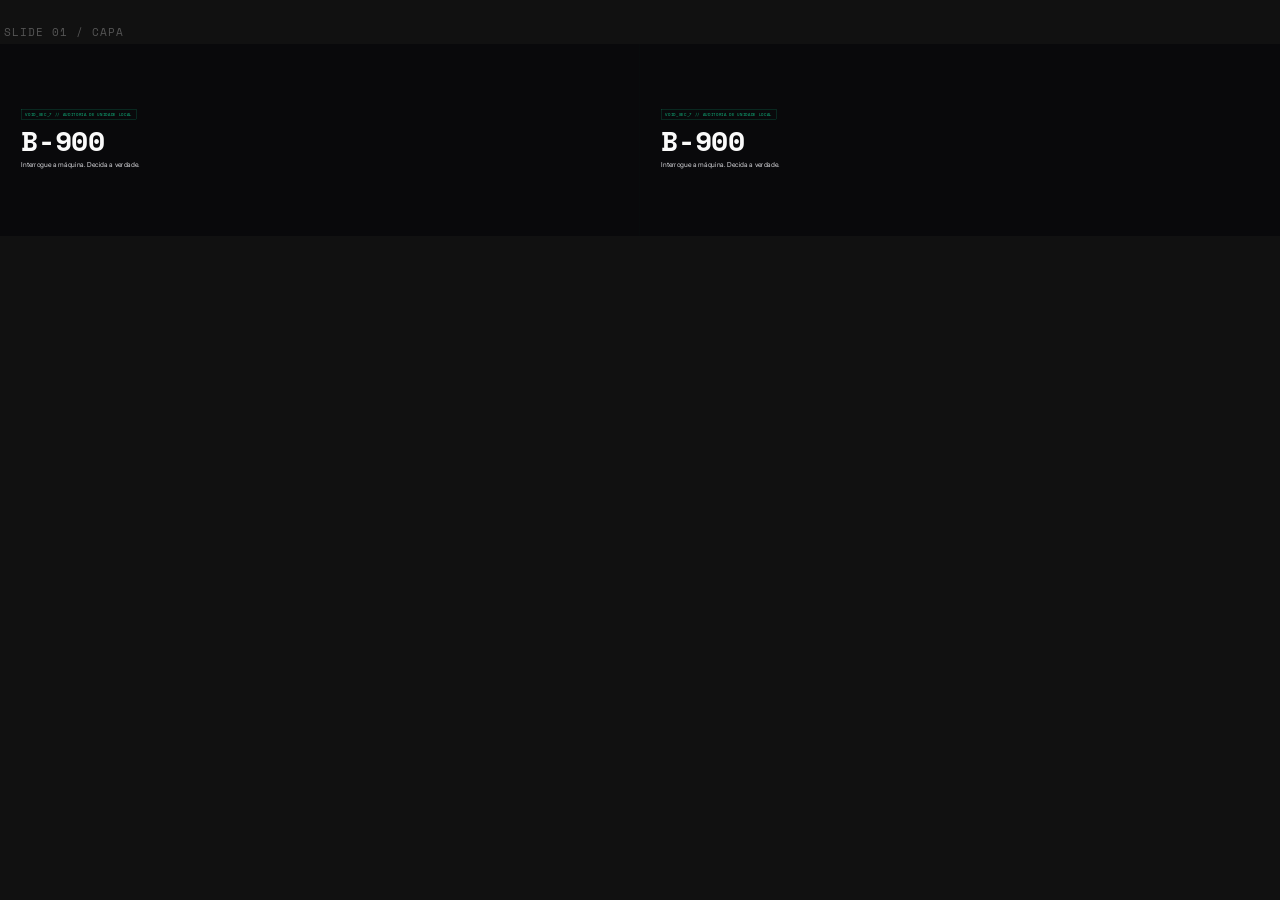
==== commit 9874dd6a: "Rename slide01.html to index.html Rename slide01.html to index.html to make it the default entry poi" ====
--- a/index.html
+++ b/index.html
@@ -3,842 +3,27 @@
 <head>
     <meta charset="UTF-8">
     <meta name="viewport" content="width=device-width, initial-scale=1.0">
-    <title>B-900 Pitch Deck — Auditório Imersivo 7200×1080</title>
-    <link rel="preconnect" href="https://fonts.googleapis.com">
-    <link rel="preconnect" href="https://fonts.gstatic.com" crossorigin>
+    <title>B-900 | Capa</title>
     <link href="https://fonts.googleapis.com/css2?family=Inter:wght@400;500;600;700&family=Space+Mono:ital,wght@0,400;0,700;1,400&display=swap" rel="stylesheet">
     <link rel="stylesheet" href="https://cdnjs.cloudflare.com/ajax/libs/font-awesome/6.5.1/css/all.min.css">
-    <style>
-/* ==========================================
-   AUDITÓRIO IMERSIVO — 7200 x 1080 px
-   Cada slide = dois painéis de 3600x1080
-   lado a lado (conteúdo espelhado)
-   ========================================== */
-
-* { box-sizing: border-box; margin: 0; padding: 0; }
-
-body {
-    background: #111;
-    display: flex;
-    flex-direction: column;
-    align-items: center;
-    gap: 24px;
-    padding: 24px 0;
-    font-family: 'Inter', sans-serif;
-}
-
-/* Wrapper externo: escala para caber na tela de preview */
-.slide-wrapper {
-    width: 100%;
-    max-width: 1800px; /* preview reduzido */
-    position: relative;
-}
-
-/* Label de número do slide */
-.slide-label {
-    color: #555;
-    font-family: 'Space Mono', monospace;
-    font-size: 11px;
-    margin-bottom: 4px;
-    padding-left: 4px;
-    letter-spacing: 1px;
-}
-
-/* ---- SLIDE REAL: 7200 × 1080 ---- */
-.slide {
-    width: 7200px;
-    height: 1080px;
-    background: #09090b;
-    display: grid;
-    grid-template-columns: 1fr 1fr; /* dois painéis iguais */
-    overflow: hidden;
-    transform-origin: top left;
-    /* escala dinâmica via JS abaixo */
-}
-
-/* Grade sutil de fundo */
-.slide::before {
-    content: '';
-    position: absolute;
-    inset: 0;
-    background-image:
-        linear-gradient(rgba(16,185,129,.025) 1px, transparent 1px),
-        linear-gradient(90deg, rgba(16,185,129,.025) 1px, transparent 1px);
-    background-size: 60px 60px;
-    pointer-events: none;
-    z-index: 0;
-}
-
-/* Cada painel ocupa metade do slide */
-.panel {
-    position: relative;
-    width: 3600px;
-    height: 1080px;
-    display: flex;
-    flex-direction: column;
-    justify-content: center;
-    align-items: center;
-    padding: 80px 120px;
-    overflow: hidden;
-    z-index: 1;
-}
-
-/* Linha divisória central */
-.panel:first-child {
-    border-right: 1px solid rgba(16,185,129,.12);
-}
-
-/* ==========================================
-   TIPOGRAFIA GLOBAL
-   ========================================== */
-h1, h2, h3, .mono { font-family: 'Space Mono', monospace; color: #fafafa; }
-
-.slide-title {
-    font-family: 'Space Mono', monospace;
-    font-size: 56px;
-    font-weight: 700;
-    color: #fafafa;
-    border-left: 8px solid #10b981;
-    padding-left: 28px;
-    line-height: 1.15;
-    margin-bottom: 50px;
-    width: 100%;
-}
-
-p, li { font-family: 'Inter', sans-serif; color: #a1a1aa; line-height: 1.55; font-size: 28px; }
-strong, .accent { color: #10b981; font-weight: 600; }
-
-/* ==========================================
-   SLIDE 1 — CAPA
-   ========================================== */
-.s1 .panel {
-    background-image: url('https://images.unsplash.com/photo-1526374965328-7f61d4dc18c5?q=80&w=1800&auto=format&fit=crop');
-    background-size: cover;
-    background-position: center;
-    justify-content: center;
-    align-items: flex-start;
-}
-.s1 .panel::after {
-    content: '';
-    position: absolute;
-    inset: 0;
-    background: linear-gradient(to right, rgba(9,9,11,.92) 0%, rgba(9,9,11,.5) 100%);
-    z-index: 0;
-}
-.s1 .panel > * { position: relative; z-index: 1; }
-
-.status-badge {
-    display: inline-block;
-    border: 1px solid #10b981;
-    color: #10b981;
-    font-family: 'Space Mono', monospace;
-    padding: 10px 22px;
-    font-size: 22px;
-    text-transform: uppercase;
-    letter-spacing: 2px;
-    margin-bottom: 36px;
-}
-
-.s1 h1 {
-    font-size: 160px;
-    font-weight: 700;
-    letter-spacing: -4px;
-    line-height: 1;
-    margin-bottom: 30px;
-    color: #fafafa;
-}
-
-.s1 .subtitle {
-    font-size: 38px;
-    color: #d4d4d8;
-    font-family: 'Inter', sans-serif;
-}
-
-/* ==========================================
-   SLIDES COM LISTA + IMAGEM (s2, s4)
-   ========================================== */
-.two-col {
-    display: grid;
-    grid-template-columns: 1.1fr 0.9fr;
-    gap: 60px;
-    width: 100%;
-    align-items: center;
-}
-
-ul.feat-list { list-style: none; padding: 0; }
-ul.feat-list li {
-    margin-bottom: 32px;
-    padding-left: 50px;
-    position: relative;
-    font-size: 26px;
-}
-ul.feat-list li i {
-    position: absolute;
-    left: 0;
-    top: 5px;
-    color: #10b981;
-    font-size: 26px;
-}
-
-.img-box {
-    border-radius: 8px;
-    overflow: hidden;
-    height: 600px;
-    border: 1px solid rgba(16,185,129,.2);
-    position: relative;
-}
-.img-box::after {
-    content: '';
-    position: absolute;
-    inset: 0;
-    background: rgba(16,185,129,.08);
-}
-.img-box img { width: 100%; height: 100%; object-fit: cover; }
-
-/* ==========================================
-   SLIDE 3 — SOLUÇÃO (bleed image)
-   ========================================== */
-.s3 .panel {
-    padding: 0;
-    display: grid;
-    grid-template-columns: 1fr 1fr;
-    align-items: stretch;
-}
-.s3 .text-half {
-    padding: 80px 100px;
-    display: flex;
-    flex-direction: column;
-    justify-content: center;
-    border-right: 1px solid rgba(16,185,129,.1);
-}
-.s3 .img-half {
-    position: relative;
-    height: 1080px;
-}
-.s3 .img-half::after {
-    content: '';
-    position: absolute;
-    inset: 0;
-    background: rgba(16,185,129,.12);
-}
-.s3 .img-half img {
-    width: 100%;
-    height: 100%;
-    object-fit: cover;
-}
-.s3 .slide-title { margin-bottom: 36px; }
-.s3 p { font-size: 26px; margin-bottom: 28px; }
-
-/* ==========================================
-   SLIDE 5 — MERCADO (barras)
-   ========================================== */
-.chart { display: flex; flex-direction: column; gap: 36px; width: 100%; }
-.bar-row { display: flex; align-items: center; gap: 24px; }
-.bar-label {
-    flex: 0 0 420px;
-    text-align: right;
-    font-family: 'Space Mono', monospace;
-    font-weight: 700;
-    color: #e4e4e7;
-    font-size: 28px;
-}
-.bar-track {
-    flex-grow: 1;
-    background: #27272a;
-    height: 66px;
-    border-radius: 4px;
-    overflow: hidden;
-}
-.bar-fill {
-    height: 100%;
-    display: flex;
-    align-items: center;
-    justify-content: flex-end;
-    padding-right: 24px;
-    font-family: 'Space Mono', monospace;
-    font-weight: 700;
-    color: #09090b;
-    font-size: 24px;
-}
-
-.chart-caption {
-    margin-top: 36px;
-    font-size: 26px;
-    color: #d4d4d8;
-    line-height: 1.5;
-}
-
-/* ==========================================
-   SLIDE 6 — ARQUITETURA (tiles)
-   ========================================== */
-.tiles { display: flex; gap: 36px; width: 100%; }
-.tile {
-    flex: 1;
-    background: #18181b;
-    border: 1px solid rgba(16,185,129,.2);
-    border-radius: 8px;
-    padding: 50px 40px;
-}
-.tile .icon { font-size: 50px; color: #10b981; margin-bottom: 28px; display: block; }
-.tile h3 { font-family: 'Space Mono', monospace; font-size: 30px; color: #f4f4f5; margin-bottom: 18px; }
-.tile p { font-size: 24px; }
-
-/* ==========================================
-   SLIDE 7 — MODELO DE NEGÓCIOS + ROADMAP
-   ========================================== */
-.roadmap-box {
-    background: rgba(16,185,129,.02);
-    border: 1px solid rgba(16,185,129,.2);
-    border-radius: 8px;
-    padding: 50px 60px;
-    height: 100%;
-    display: flex;
-    flex-direction: column;
-    justify-content: center;
-}
-.timeline { border-left: 2px solid #3f3f46; padding-left: 36px; margin-left: 12px; display: flex; flex-direction: column; gap: 44px; }
-.tl-item { position: relative; }
-.tl-item::before {
-    content: '';
-    position: absolute;
-    left: -44px; top: 5px;
-    width: 18px; height: 18px;
-    background: #09090b;
-    border: 3px solid #10b981;
-    border-radius: 50%;
-    box-shadow: 0 0 12px rgba(16,185,129,.5);
-}
-.tl-item.future::before { border-color: #3f3f46; box-shadow: none; background: #18181b; }
-.t-phase { font-family: 'Space Mono', monospace; color: #10b981; font-weight: 700; font-size: 20px; margin-bottom: 6px; text-transform: uppercase; }
-.tl-item.future .t-phase { color: #71717a; }
-.t-title { color: #fafafa; font-size: 28px; font-weight: 700; margin-bottom: 8px; }
-.t-desc { color: #a1a1aa; font-size: 22px; line-height: 1.4; }
-
-/* ==========================================
-   SLIDE 8 — EQUIPE
-   ========================================== */
-.team-tiles { display: flex; gap: 60px; width: 100%; justify-content: center; }
-.team-tile {
-    flex: 1;
-    background: #18181b;
-    border: 1px solid rgba(255,255,255,.05);
-    border-radius: 8px;
-    padding: 40px;
-    display: flex;
-    flex-direction: column;
-}
-.team-tile .portrait {
-    border-radius: 6px;
-    overflow: hidden;
-    height: 240px;
-    margin-bottom: 28px;
-    border: 1px solid rgba(16,185,129,.2);
-    position: relative;
-}
-.team-tile .portrait::after { content: ''; position: absolute; inset: 0; background: rgba(16,185,129,.08); }
-.team-tile .portrait img { width: 100%; height: 100%; object-fit: cover; }
-.team-tile h3 { font-family: 'Space Mono', monospace; font-size: 32px; color: #fafafa; margin-bottom: 10px; }
-.team-tile .role { color: #10b981; font-family: 'Space Mono', monospace; font-size: 20px; margin-bottom: 16px; }
-.team-tile p { font-size: 22px; }
-
-/* ==========================================
-   SLIDE 9 — PEDIDO / FINANCEIRO
-   ========================================== */
-.donut-wrap { display: flex; justify-content: center; align-items: center; gap: 60px; width: 100%; }
-.donut {
-    width: 340px; height: 340px;
-    border-radius: 50%;
-    background: conic-gradient(#10b981 0% 50%, #3f3f46 50% 85%, #0ea5e9 85% 100%);
-    position: relative;
-    box-shadow: inset 0 0 0 12px #09090b;
-    flex-shrink: 0;
-}
-.donut::before {
-    content: 'R$ 35K';
-    position: absolute;
-    top: 50%; left: 50%;
-    transform: translate(-50%, -50%);
-    font-family: 'Space Mono', monospace;
-    font-size: 36px;
-    font-weight: 700;
-    color: #fafafa;
-    background: #09090b;
-    width: 200px; height: 200px;
-    border-radius: 50%;
-    display: flex; align-items: center; justify-content: center;
-    border: 1px solid rgba(255,255,255,.1);
-}
-.legend { list-style: none; display: flex; flex-direction: column; gap: 22px; }
-.legend li { display: flex; align-items: center; font-size: 26px; color: #e4e4e7; }
-.legend .cbox { width: 28px; height: 28px; border-radius: 4px; margin-right: 18px; flex-shrink: 0; }
-
-.fin-highlight {
-    background: rgba(16,185,129,.05);
-    border: 1px solid rgba(16,185,129,.2);
-    padding: 30px 40px;
-    border-radius: 8px;
-    margin-top: 36px;
-    width: 100%;
-    text-align: center;
-}
-.fin-highlight p { font-size: 24px; margin-bottom: 12px; }
-.fin-highlight p:last-child { margin-bottom: 0; }
-
-/* ==========================================
-   SLIDE 10 — CTA FINAL
-   ========================================== */
-.cta-section {
-    display: flex;
-    flex-direction: column;
-    justify-content: center;
-    align-items: center;
-    text-align: center;
-    width: 100%;
-    height: 100%;
-}
-.terminal-line {
-    font-family: 'Space Mono', monospace;
-    font-size: 76px;
-    color: #10b981;
-    margin-bottom: 36px;
-    line-height: 1.1;
-}
-.blink {
-    display: inline-block;
-    width: 36px; height: 72px;
-    background: #10b981;
-    vertical-align: text-bottom;
-    animation: blink 1s step-end infinite;
-}
-@keyframes blink { 0%,100%{opacity:1} 50%{opacity:0} }
-.cta-sub { font-family: 'Space Mono', monospace; font-size: 40px; color: #fafafa; margin-bottom: 18px; }
-.cta-note { font-size: 26px; color: #71717a; }
-
-    </style>
+    <link rel="stylesheet" href="style.css">
 </head>
 <body>
-
-<!-- ==========================================
-     SLIDE 1 — CAPA
-     ========================================== -->
-<div class="slide-wrapper">
-    <div class="slide-label">SLIDE 01 / CAPA</div>
-    <div class="slide s1" id="slide1">
-        <!-- Painel Esquerdo -->
-        <div class="panel">
-            <div class="status-badge">VOID_SEC_7 // Auditoria de Unidade Local</div>
-            <h1>B-900</h1>
-            <p class="subtitle">Interrogue a máquina. Decida a verdade.</p>
-        </div>
-        <!-- Painel Direito (espelho) -->
-        <div class="panel">
-            <div class="status-badge">VOID_SEC_7 // Auditoria de Unidade Local</div>
-            <h1>B-900</h1>
-            <p class="subtitle">Interrogue a máquina. Decida a verdade.</p>
-        </div>
-    </div>
-</div>
-
-<!-- ==========================================
-     SLIDE 2 — O PROBLEMA
-     ========================================== -->
-<div class="slide-wrapper">
-    <div class="slide-label">SLIDE 02 / O PROBLEMA</div>
-    <div class="slide" id="slide2">
-        <div class="panel">
-            <h2 class="slide-title">A Oportunidade (O Problema)</h2>
-            <div class="two-col">
-                <ul class="feat-list">
-                    <li><i class="fa-solid fa-code-branch"></i> <strong>A ilusão da escolha narrativa.</strong> Jogadores estão cansados de decisões pré-programadas onde 'A' ou 'B' levam invariavelmente ao mesmo destino.</li>
-                    <li><i class="fa-solid fa-brain"></i> <strong>Busca por transcendência.</strong> O público atual deseja interações profundas onde a dedução lógica gere reações autênticas no sistema.</li>
-                    <li><i class="fa-solid fa-ban"></i> <strong>Menus estáticos são obsoletos.</strong> Em jogos investigativos, ler um roteiro rígido de opções quebra completamente a imersão.</li>
-                </ul>
-                <div class="img-box">
-                    <img src="https://images.unsplash.com/photo-1605379399642-870262d3d051?q=80&w=800&auto=format&fit=crop" alt="Classic RPG interface problem">
-                </div>
+    <div class="slide-wrapper">
+        <div class="slide-label">SLIDE 01 / CAPA</div>
+        <div class="slide s1" id="slide1">
+            <div class="panel">
+                <div class="status-badge">VOID_SEC_7 // Auditoria de Unidade Local</div>
+                <h1>B-900</h1>
+                <p class="subtitle">Interrogue a máquina. Decida a verdade.</p>
             </div>
-        </div>
-        <div class="panel">
-            <h2 class="slide-title">A Oportunidade (O Problema)</h2>
-            <div class="two-col">
-                <ul class="feat-list">
-                    <li><i class="fa-solid fa-code-branch"></i> <strong>A ilusão da escolha narrativa.</strong> Jogadores estão cansados de decisões pré-programadas onde 'A' ou 'B' levam invariavelmente ao mesmo destino.</li>
-                    <li><i class="fa-solid fa-brain"></i> <strong>Busca por transcendência.</strong> O público atual deseja interações profundas onde a dedução lógica gere reações autênticas no sistema.</li>
-                    <li><i class="fa-solid fa-ban"></i> <strong>Menus estáticos são obsoletos.</strong> Em jogos investigativos, ler um roteiro rígido de opções quebra completamente a imersão.</li>
-                </ul>
-                <div class="img-box">
-                    <img src="https://images.unsplash.com/photo-1605379399642-870262d3d051?q=80&w=800&auto=format&fit=crop" alt="Classic RPG interface problem">
-                </div>
+            <div class="panel">
+                <div class="status-badge">VOID_SEC_7 // Auditoria de Unidade Local</div>
+                <h1>B-900</h1>
+                <p class="subtitle">Interrogue a máquina. Decida a verdade.</p>
             </div>
         </div>
     </div>
-</div>
-
-<!-- ==========================================
-     SLIDE 3 — A SOLUÇÃO
-     ========================================== -->
-<div class="slide-wrapper">
-    <div class="slide-label">SLIDE 03 / A SOLUÇÃO</div>
-    <div class="slide s3" id="slide3">
-        <div class="panel" style="padding:0;display:grid;grid-template-columns:1fr 1fr;align-items:stretch;">
-            <div class="text-half">
-                <h2 class="slide-title">A Solução: O B-900</h2>
-                <p><span class="accent">Gênero:</span> Thriller Investigativo / Simulador de Engenharia Social.</p>
-                <p><strong>Um interrogatório sem scripts.</strong> Esqueça os menus pré-fabricados. Você interage com a máquina digitando livremente e extraindo confissões.</p>
-                <p>Cruze dados físicos com texto livre para apresentar provas irrefutáveis. Decida o veredicto baseado unicamente nas suas descobertas.</p>
-            </div>
-            <div class="img-half" style="position:relative;height:1080px;">
-                <div style="position:absolute;inset:0;overflow:hidden;">
-                    <img src="https://images.unsplash.com/photo-1550751827-4bd374c3f58b?q=80&w=800&auto=format&fit=crop" alt="Terminal" style="width:100%;height:100%;object-fit:cover;">
-                    <div style="position:absolute;inset:0;background:rgba(16,185,129,.12);"></div>
-                </div>
-            </div>
-        </div>
-        <div class="panel" style="padding:0;display:grid;grid-template-columns:1fr 1fr;align-items:stretch;">
-            <div class="text-half">
-                <h2 class="slide-title">A Solução: O B-900</h2>
-                <p><span class="accent">Gênero:</span> Thriller Investigativo / Simulador de Engenharia Social.</p>
-                <p><strong>Um interrogatório sem scripts.</strong> Esqueça os menus pré-fabricados. Você interage com a máquina digitando livremente e extraindo confissões.</p>
-                <p>Cruze dados físicos com texto livre para apresentar provas irrefutáveis. Decida o veredicto baseado unicamente nas suas descobertas.</p>
-            </div>
-            <div class="img-half" style="position:relative;height:1080px;">
-                <div style="position:absolute;inset:0;overflow:hidden;">
-                    <img src="https://images.unsplash.com/photo-1550751827-4bd374c3f58b?q=80&w=800&auto=format&fit=crop" alt="Terminal" style="width:100%;height:100%;object-fit:cover;">
-                    <div style="position:absolute;inset:0;background:rgba(16,185,129,.12);"></div>
-                </div>
-            </div>
-        </div>
-    </div>
-</div>
-
-<!-- ==========================================
-     SLIDE 4 — PROPOSTA DE VALOR
-     ========================================== -->
-<div class="slide-wrapper">
-    <div class="slide-label">SLIDE 04 / PROPOSTA DE VALOR</div>
-    <div class="slide" id="slide4">
-        <div class="panel">
-            <h2 class="slide-title">Proposta de Valor & Validação</h2>
-            <div class="two-col">
-                <ul class="feat-list">
-                    <li><i class="fa-solid fa-microchip"></i> <strong>IA Generativa como Mecânica:</strong> Respostas adaptativas em tempo real, eliminando antigos gargalos narrativos e ramificações complexas.</li>
-                    <li><i class="fa-solid fa-check-double"></i> <strong>Validação Real:</strong> O protótipo foi testado exaustivamente. A mecânica central foi isolada, testada e validada como inovadora.</li>
-                    <li><i class="fa-solid fa-arrow-trend-up"></i> <strong>Próximos Passos:</strong> Foco no Onboarding interativo e refinamento extremo de UX/UI para retenção de jogadores casuais.</li>
-                </ul>
-                <div class="img-box">
-                    <img src="https://images.unsplash.com/photo-1555949963-ff9fe0c870eb?q=80&w=800&auto=format&fit=crop" alt="CRT monitor dialogue">
-                </div>
-            </div>
-        </div>
-        <div class="panel">
-            <h2 class="slide-title">Proposta de Valor & Validação</h2>
-            <div class="two-col">
-                <ul class="feat-list">
-                    <li><i class="fa-solid fa-microchip"></i> <strong>IA Generativa como Mecânica:</strong> Respostas adaptativas em tempo real, eliminando antigos gargalos narrativos e ramificações complexas.</li>
-                    <li><i class="fa-solid fa-check-double"></i> <strong>Validação Real:</strong> O protótipo foi testado exaustivamente. A mecânica central foi isolada, testada e validada como inovadora.</li>
-                    <li><i class="fa-solid fa-arrow-trend-up"></i> <strong>Próximos Passos:</strong> Foco no Onboarding interativo e refinamento extremo de UX/UI para retenção de jogadores casuais.</li>
-                </ul>
-                <div class="img-box">
-                    <img src="https://images.unsplash.com/photo-1555949963-ff9fe0c870eb?q=80&w=800&auto=format&fit=crop" alt="CRT monitor dialogue">
-                </div>
-            </div>
-        </div>
-    </div>
-</div>
-
-<!-- ==========================================
-     SLIDE 5 — MERCADO
-     ========================================== -->
-<div class="slide-wrapper">
-    <div class="slide-label">SLIDE 05 / MERCADO</div>
-    <div class="slide" id="slide5">
-        <div class="panel">
-            <h2 class="slide-title">Mercado de "Burocracia Investigativa"</h2>
-            <div class="chart">
-                <div class="bar-row">
-                    <div class="bar-label">Papers, Please</div>
-                    <div class="bar-track"><div class="bar-fill" style="width:95%;background:#10b981;">+5 Milhões</div></div>
-                </div>
-                <div class="bar-row">
-                    <div class="bar-label">Return of the Obra Dinn</div>
-                    <div class="bar-track"><div class="bar-fill" style="width:35%;background:#059669;">+1 Milhão</div></div>
-                </div>
-                <div class="bar-row">
-                    <div class="bar-label">B-900 (Projeção Inicial)</div>
-                    <div class="bar-track"><div class="bar-fill" style="width:15%;background:rgba(16,185,129,.3);color:#fafafa;">+40 Mil</div></div>
-                </div>
-            </div>
-            <p class="chart-caption">O B-900 é um <strong>thriller comercial</strong> que integra um modelo LLM nativo como elemento central de investigação e análise de dados dentro da narrativa.</p>
-        </div>
-        <div class="panel">
-            <h2 class="slide-title">Mercado de "Burocracia Investigativa"</h2>
-            <div class="chart">
-                <div class="bar-row">
-                    <div class="bar-label">Papers, Please</div>
-                    <div class="bar-track"><div class="bar-fill" style="width:95%;background:#10b981;">+5 Milhões</div></div>
-                </div>
-                <div class="bar-row">
-                    <div class="bar-label">Return of the Obra Dinn</div>
-                    <div class="bar-track"><div class="bar-fill" style="width:35%;background:#059669;">+1 Milhão</div></div>
-                </div>
-                <div class="bar-row">
-                    <div class="bar-label">B-900 (Projeção Inicial)</div>
-                    <div class="bar-track"><div class="bar-fill" style="width:15%;background:rgba(16,185,129,.3);color:#fafafa;">+40 Mil</div></div>
-                </div>
-            </div>
-            <p class="chart-caption">O B-900 é um <strong>thriller comercial</strong> que integra um modelo LLM nativo como elemento central de investigação e análise de dados dentro da narrativa.</p>
-        </div>
-    </div>
-</div>
-
-<!-- ==========================================
-     SLIDE 6 — ARQUITETURA TÉCNICA
-     ========================================== -->
-<div class="slide-wrapper">
-    <div class="slide-label">SLIDE 06 / ARQUITETURA</div>
-    <div class="slide" id="slide6">
-        <div class="panel">
-            <h2 class="slide-title">Arquitetura Técnica & Escalabilidade</h2>
-            <div class="tiles">
-                <div class="tile">
-                    <span class="icon"><i class="fa-solid fa-keyboard"></i></span>
-                    <h3>1. Input Nativo</h3>
-                    <p>Interface text-based altamente responsiva. O jogador digita comandos livres e cruza termos sem complexidade técnica.</p>
-                </div>
-                <div class="tile">
-                    <span class="icon"><i class="fa-solid fa-layer-group"></i></span>
-                    <h3>2. Stack Core</h3>
-                    <p>Desenvolvido em <strong>Phaser 4</strong> e empacotado via <strong>Tauri</strong>. Garante um executável leve, performático e portável.</p>
-                </div>
-                <div class="tile">
-                    <span class="icon"><i class="fa-solid fa-network-wired"></i></span>
-                    <h3>3. Motor Híbrido</h3>
-                    <p>Modelos quantizados locais com fallback instantâneo via Cloud API, eliminando atritos de hardware no gameplay.</p>
-                </div>
-            </div>
-        </div>
-        <div class="panel">
-            <h2 class="slide-title">Arquitetura Técnica & Escalabilidade</h2>
-            <div class="tiles">
-                <div class="tile">
-                    <span class="icon"><i class="fa-solid fa-keyboard"></i></span>
-                    <h3>1. Input Nativo</h3>
-                    <p>Interface text-based altamente responsiva. O jogador digita comandos livres e cruza termos sem complexidade técnica.</p>
-                </div>
-                <div class="tile">
-                    <span class="icon"><i class="fa-solid fa-layer-group"></i></span>
-                    <h3>2. Stack Core</h3>
-                    <p>Desenvolvido em <strong>Phaser 4</strong> e empacotado via <strong>Tauri</strong>. Garante um executável leve, performático e portável.</p>
-                </div>
-                <div class="tile">
-                    <span class="icon"><i class="fa-solid fa-network-wired"></i></span>
-                    <h3>3. Motor Híbrido</h3>
-                    <p>Modelos quantizados locais com fallback instantâneo via Cloud API, eliminando atritos de hardware no gameplay.</p>
-                </div>
-            </div>
-        </div>
-    </div>
-</div>
-
-<!-- ==========================================
-     SLIDE 7 — MODELO DE NEGÓCIOS + ROADMAP
-     ========================================== -->
-<div class="slide-wrapper">
-    <div class="slide-label">SLIDE 07 / MODELO DE NEGÓCIOS</div>
-    <div class="slide" id="slide7">
-        <div class="panel">
-            <h2 class="slide-title">Modelo de Negócios & Roadmap</h2>
-            <div class="two-col" style="grid-template-columns:1fr 1fr;gap:50px;align-items:stretch;">
-                <ul class="feat-list" style="margin-top:10px;">
-                    <li style="margin-bottom:38px;"><i class="fa-solid fa-tag"></i> <strong>Monetização Premium.</strong> Venda direta (Steam/itch.io) financia a operação com alto markup digital e marketing orgânico com clips virais.</li>
-                    <li style="margin-bottom:38px;"><i class="fa-solid fa-cubes"></i> <strong>Arquitetura Modular.</strong> A engine permite injeção simples de novos roteiros sem reescrever o código mecânico base.</li>
-                    <li><i class="fa-solid fa-money-bill-trend-up"></i> <strong>Escalabilidade.</strong> DLCs recorrentes (novas investigações) com custo de produção técnica de baixo orçamento.</li>
-                </ul>
-                <div class="roadmap-box">
-                    <div class="timeline">
-                        <div class="tl-item">
-                            <div class="t-phase">HOJE</div>
-                            <div class="t-title">Fase Alpha</div>
-                            <div class="t-desc">Mecânica core de IA isolada, testada e validada em protótipo jogável.</div>
-                        </div>
-                        <div class="tl-item">
-                            <div class="t-phase">06º MÊS</div>
-                            <div class="t-title">Fase Beta</div>
-                            <div class="t-desc">Implementação e refinamento extremo de Onboarding e UX/UI.</div>
-                        </div>
-                        <div class="tl-item future">
-                            <div class="t-phase">09º MÊS</div>
-                            <div class="t-title">Lançamento Comercial</div>
-                            <div class="t-desc">Entrega de Vertical Slice de nível comercial visando Publishing Global.</div>
-                        </div>
-                    </div>
-                </div>
-            </div>
-        </div>
-        <div class="panel">
-            <h2 class="slide-title">Modelo de Negócios & Roadmap</h2>
-            <div class="two-col" style="grid-template-columns:1fr 1fr;gap:50px;align-items:stretch;">
-                <ul class="feat-list" style="margin-top:10px;">
-                    <li style="margin-bottom:38px;"><i class="fa-solid fa-tag"></i> <strong>Monetização Premium.</strong> Venda direta (Steam/itch.io) financia a operação com alto markup digital e marketing orgânico com clips virais.</li>
-                    <li style="margin-bottom:38px;"><i class="fa-solid fa-cubes"></i> <strong>Arquitetura Modular.</strong> A engine permite injeção simples de novos roteiros sem reescrever o código mecânico base.</li>
-                    <li><i class="fa-solid fa-money-bill-trend-up"></i> <strong>Escalabilidade.</strong> DLCs recorrentes (novas investigações) com custo de produção técnica de baixo orçamento.</li>
-                </ul>
-                <div class="roadmap-box">
-                    <div class="timeline">
-                        <div class="tl-item">
-                            <div class="t-phase">HOJE</div>
-                            <div class="t-title">Fase Alpha</div>
-                            <div class="t-desc">Mecânica core de IA isolada, testada e validada em protótipo jogável.</div>
-                        </div>
-                        <div class="tl-item">
-                            <div class="t-phase">06º MÊS</div>
-                            <div class="t-title">Fase Beta</div>
-                            <div class="t-desc">Implementação e refinamento extremo de Onboarding e UX/UI.</div>
-                        </div>
-                        <div class="tl-item future">
-                            <div class="t-phase">09º MÊS</div>
-                            <div class="t-title">Lançamento Comercial</div>
-                            <div class="t-desc">Entrega de Vertical Slice de nível comercial visando Publishing Global.</div>
-                        </div>
-                    </div>
-                </div>
-            </div>
-        </div>
-    </div>
-</div>
-
-<!-- ==========================================
-     SLIDE 8 — EQUIPE
-     ========================================== -->
-<div class="slide-wrapper">
-    <div class="slide-label">SLIDE 08 / EQUIPE</div>
-    <div class="slide" id="slide8">
-        <div class="panel">
-            <h2 class="slide-title">A Equipe (Capacidade de Execução)</h2>
-            <div class="team-tiles">
-                <div class="team-tile">
-                    <div class="portrait">
-                        <img src="https://images.unsplash.com/photo-1525547719571-a2d4ac8945e2?q=80&w=400&auto=format&fit=crop" alt="Renato">
-                    </div>
-                    <h3>Renato</h3>
-                    <p class="role">Programação Core & Game Design</p>
-                    <p>Une a base acadêmica de tecnologia ao rigor executivo e foca em soluções escaláveis no desenvolvimento e game design.</p>
-                </div>
-                <div class="team-tile">
-                    <div class="portrait">
-                        <img src="https://images.unsplash.com/photo-1598488035139-bdbb2231ce04?q=80&w=400&auto=format&fit=crop" alt="Brian">
-                    </div>
-                    <h3>Brian</h3>
-                    <p class="role">QA, Audio & Co-Dev</p>
-                    <p>Lidera a garantia de qualidade e o design sonoro imersivo. Divide o desenvolvimento central, garantindo a densidade e atmosfera do thriller.</p>
-                </div>
-            </div>
-        </div>
-        <div class="panel">
-            <h2 class="slide-title">A Equipe (Capacidade de Execução)</h2>
-            <div class="team-tiles">
-                <div class="team-tile">
-                    <div class="portrait">
-                        <img src="https://images.unsplash.com/photo-1525547719571-a2d4ac8945e2?q=80&w=400&auto=format&fit=crop" alt="Renato">
-                    </div>
-                    <h3>Renato</h3>
-                    <p class="role">Programação Core & Game Design</p>
-                    <p>Une a base acadêmica de tecnologia ao rigor executivo e foca em soluções escaláveis no desenvolvimento e game design.</p>
-                </div>
-                <div class="team-tile">
-                    <div class="portrait">
-                        <img src="https://images.unsplash.com/photo-1598488035139-bdbb2231ce04?q=80&w=400&auto=format&fit=crop" alt="Brian">
-                    </div>
-                    <h3>Brian</h3>
-                    <p class="role">QA, Audio & Co-Dev</p>
-                    <p>Lidera a garantia de qualidade e o design sonoro imersivo. Divide o desenvolvimento central, garantindo a densidade e atmosfera do thriller.</p>
-                </div>
-            </div>
-        </div>
-    </div>
-</div>
-
-<!-- ==========================================
-     SLIDE 9 — PEDIDO / RUNWAY
-     ========================================== -->
-<div class="slide-wrapper">
-    <div class="slide-label">SLIDE 09 / O PEDIDO</div>
-    <div class="slide" id="slide9">
-        <div class="panel">
-            <h2 class="slide-title">O Pedido: Runway & Alocação</h2>
-            <div class="donut-wrap">
-                <div class="donut"></div>
-                <ul class="legend">
-                    <li><div class="cbox" style="background:#10b981;"></div>Direção de Arte Visual (50%)</li>
-                    <li><div class="cbox" style="background:#3f3f46;"></div>Masterização & QA Final (35%)</li>
-                    <li><div class="cbox" style="background:#0ea5e9;"></div>Infra Cloud & APIs (15%)</li>
-                </ul>
-            </div>
-            <div class="fin-highlight">
-                <p><strong>Meta:</strong> Finalização da Vertical Slice (Runway calculado: 6 meses).</p>
-                <p><strong>Sweat Equity:</strong> Dedicação integral <em>sem retirada de pró-labore</em> pelos fundadores.</p>
-                <p><strong>Termos:</strong> Recoup de 50% até devolução integral do aporte + <span class="accent">15% Rev Share vitalício</span>.</p>
-            </div>
-        </div>
-        <div class="panel">
-            <h2 class="slide-title">O Pedido: Runway & Alocação</h2>
-            <div class="donut-wrap">
-                <div class="donut"></div>
-                <ul class="legend">
-                    <li><div class="cbox" style="background:#10b981;"></div>Direção de Arte Visual (50%)</li>
-                    <li><div class="cbox" style="background:#3f3f46;"></div>Masterização & QA Final (35%)</li>
-                    <li><div class="cbox" style="background:#0ea5e9;"></div>Infra Cloud & APIs (15%)</li>
-                </ul>
-            </div>
-            <div class="fin-highlight">
-                <p><strong>Meta:</strong> Finalização da Vertical Slice (Runway calculado: 6 meses).</p>
-                <p><strong>Sweat Equity:</strong> Dedicação integral <em>sem retirada de pró-labore</em> pelos fundadores.</p>
-                <p><strong>Termos:</strong> Recoup de 50% até devolução integral do aporte + <span class="accent">15% Rev Share vitalício</span>.</p>
-            </div>
-        </div>
-    </div>
-</div>
-
-<!-- ==========================================
-     SLIDE 10 — CTA FINAL
-     ========================================== -->
-<div class="slide-wrapper">
-    <div class="slide-label">SLIDE 10 / ENCERRAMENTO</div>
-    <div class="slide" id="slide10">
-        <div class="panel">
-            <div class="cta-section">
-                <div class="terminal-line">> APROVAR OU INCINERAR<span class="blink"></span></div>
-                <p class="cta-sub">Faça parte da operação B-900.</p>
-                <p class="cta-note">AUDITORIA CONCLUÍDA. AGUARDANDO DECISÃO DA BANCA.</p>
-            </div>
-        </div>
-        <div class="panel">
-            <div class="cta-section">
-                <div class="terminal-line">> APROVAR OU INCINERAR<span class="blink"></span></div>
-                <p class="cta-sub">Faça parte da operação B-900.</p>
-                <p class="cta-note">AUDITORIA CONCLUÍDA. AGUARDANDO DECISÃO DA BANCA.</p>
-            </div>
-        </div>
-    </div>
-</div>
-
-<script>
-    // Escala todos os slides para caber na janela de preview
-    function scaleSlides() {
-        const wrappers = document.querySelectorAll('.slide-wrapper');
-        wrappers.forEach(wrapper => {
-            const slide = wrapper.querySelector('.slide');
-            if (!slide) return;
-            const available = wrapper.clientWidth;
-            const scale = available / 7200;
-            slide.style.transform = `scale(${scale})`;
-            slide.style.transformOrigin = 'top left';
-            wrapper.style.height = (1080 * scale) + 'px';
-        });
-    }
-    scaleSlides();
-    window.addEventListener('resize', scaleSlides);
-</script>
-
+    <script src="script.js"></script>
 </body>
-</html>
+</html>
--- a/style.css
+++ b/style.css
@@ -0,0 +1,193 @@
+/* style.css */
+* { box-sizing: border-box; margin: 0; padding: 0; }
+
+body {
+    background: #111;
+    display: flex;
+    flex-direction: column;
+    align-items: center;
+    gap: 24px;
+    padding: 24px 0;
+    font-family: 'Inter', sans-serif;
+    overflow-x: hidden;
+}
+
+.slide-wrapper {
+    width: 100%;
+    max-width: 1800px;
+    position: relative;
+}
+
+.slide-label {
+    color: #555;
+    font-family: 'Space Mono', monospace;
+    font-size: 11px;
+    margin-bottom: 4px;
+    padding-left: 4px;
+    letter-spacing: 1px;
+}
+
+.slide {
+    width: 7200px;
+    height: 1080px;
+    background: #09090b;
+    display: grid;
+    grid-template-columns: 1fr 1fr;
+    overflow: hidden;
+    transform-origin: top left;
+}
+
+.slide::before {
+    content: '';
+    position: absolute;
+    inset: 0;
+    background-image:
+        linear-gradient(rgba(16,185,129,.025) 1px, transparent 1px),
+        linear-gradient(90deg, rgba(16,185,129,.025) 1px, transparent 1px);
+    background-size: 60px 60px;
+    pointer-events: none;
+    z-index: 0;
+}
+
+.panel {
+    position: relative;
+    width: 3600px;
+    height: 1080px;
+    display: flex;
+    flex-direction: column;
+    justify-content: center;
+    align-items: center;
+    padding: 80px 120px;
+    overflow: hidden;
+    z-index: 1;
+}
+
+.panel:first-child { border-right: 1px solid rgba(16,185,129,.12); }
+
+h1, h2, h3, .mono { font-family: 'Space Mono', monospace; color: #fafafa; }
+
+.slide-title {
+    font-family: 'Space Mono', monospace;
+    font-size: 56px;
+    font-weight: 700;
+    color: #fafafa;
+    border-left: 8px solid #10b981;
+    padding-left: 28px;
+    line-height: 1.15;
+    margin-bottom: 50px;
+    width: 100%;
+}
+
+p, li { font-family: 'Inter', sans-serif; color: #a1a1aa; line-height: 1.55; font-size: 28px; }
+strong, .accent { color: #10b981; font-weight: 600; }
+
+/* S1 CAPA */
+.s1 .panel {
+    background-image: url('https://images.unsplash.com/photo-1526374965328-7f61d4dc18c5?q=80&w=1800&auto=format&fit=crop');
+    background-size: cover;
+    background-position: center;
+    justify-content: center;
+    align-items: flex-start;
+}
+.s1 .panel::after {
+    content: '';
+    position: absolute;
+    inset: 0;
+    background: linear-gradient(to right, rgba(9,9,11,.92) 0%, rgba(9,9,11,.5) 100%);
+    z-index: 0;
+}
+.s1 .panel > * { position: relative; z-index: 1; }
+
+.status-badge {
+    display: inline-block;
+    border: 1px solid #10b981;
+    color: #10b981;
+    font-family: 'Space Mono', monospace;
+    padding: 10px 22px;
+    font-size: 22px;
+    text-transform: uppercase;
+    letter-spacing: 2px;
+    margin-bottom: 36px;
+}
+.s1 h1 { font-size: 160px; font-weight: 700; letter-spacing: -4px; line-height: 1; margin-bottom: 30px; color: #fafafa; }
+.s1 .subtitle { font-size: 38px; color: #d4d4d8; font-family: 'Inter', sans-serif; }
+
+/* LISTAS E IMAGENS */
+.two-col { display: grid; grid-template-columns: 1.1fr 0.9fr; gap: 60px; width: 100%; align-items: center; }
+ul.feat-list { list-style: none; padding: 0; }
+ul.feat-list li { margin-bottom: 32px; padding-left: 50px; position: relative; font-size: 26px; }
+ul.feat-list li i { position: absolute; left: 0; top: 5px; color: #10b981; font-size: 26px; }
+
+.img-box {
+    border-radius: 8px;
+    overflow: hidden;
+    height: 600px;
+    border: 1px solid rgba(16,185,129,.2);
+    position: relative;
+}
+.img-box::after { content: ''; position: absolute; inset: 0; background: rgba(16,185,129,.08); }
+.img-box img { width: 100%; height: 100%; object-fit: cover; }
+
+/* S3 SOLUÇÃO */
+.s3 .panel { padding: 0; display: grid; grid-template-columns: 1fr 1fr; align-items: stretch; }
+.s3 .text-half { padding: 80px 100px; display: flex; flex-direction: column; justify-content: center; border-right: 1px solid rgba(16,185,129,.1); }
+.s3 .img-half { position: relative; height: 1080px; }
+.s3 .img-half::after { content: ''; position: absolute; inset: 0; background: rgba(16,185,129,.12); }
+.s3 .img-half img { width: 100%; height: 100%; object-fit: cover; }
+.s3 .slide-title { margin-bottom: 36px; }
+.s3 p { font-size: 26px; margin-bottom: 28px; }
+
+/* S5 MERCADO */
+.chart { display: flex; flex-direction: column; gap: 36px; width: 100%; }
+.bar-row { display: flex; align-items: center; gap: 24px; }
+.bar-label { flex: 0 0 420px; text-align: right; font-family: 'Space Mono', monospace; font-weight: 700; color: #e4e4e7; font-size: 28px; }
+.bar-track { flex-grow: 1; background: #27272a; height: 66px; border-radius: 4px; overflow: hidden; }
+.bar-fill { height: 100%; display: flex; align-items: center; justify-content: flex-end; padding-right: 24px; font-family: 'Space Mono', monospace; font-weight: 700; color: #09090b; font-size: 24px; }
+.chart-caption { margin-top: 36px; font-size: 26px; color: #d4d4d8; line-height: 1.5; }
+
+/* S6 ARQUITETURA */
+.tiles { display: flex; gap: 36px; width: 100%; }
+.tile { flex: 1; background: #18181b; border: 1px solid rgba(16,185,129,.2); border-radius: 8px; padding: 50px 40px; }
+.tile .icon { font-size: 50px; color: #10b981; margin-bottom: 28px; display: block; }
+.tile h3 { font-family: 'Space Mono', monospace; font-size: 30px; color: #f4f4f5; margin-bottom: 18px; }
+.tile p { font-size: 24px; }
+
+/* S7 ROADMAP */
+.roadmap-box { background: rgba(16,185,129,.02); border: 1px solid rgba(16,185,129,.2); border-radius: 8px; padding: 50px 60px; height: 100%; display: flex; flex-direction: column; justify-content: center; }
+.timeline { border-left: 2px solid #3f3f46; padding-left: 36px; margin-left: 12px; display: flex; flex-direction: column; gap: 44px; }
+.tl-item { position: relative; }
+.tl-item::before { content: ''; position: absolute; left: -44px; top: 5px; width: 18px; height: 18px; background: #09090b; border: 3px solid #10b981; border-radius: 50%; box-shadow: 0 0 12px rgba(16,185,129,.5); }
+.tl-item.future::before { border-color: #3f3f46; box-shadow: none; background: #18181b; }
+.t-phase { font-family: 'Space Mono', monospace; color: #10b981; font-weight: 700; font-size: 20px; margin-bottom: 6px; text-transform: uppercase; }
+.tl-item.future .t-phase { color: #71717a; }
+.t-title { color: #fafafa; font-size: 28px; font-weight: 700; margin-bottom: 8px; }
+.t-desc { color: #a1a1aa; font-size: 22px; line-height: 1.4; }
+
+/* S8 EQUIPE */
+.team-tiles { display: flex; gap: 60px; width: 100%; justify-content: center; }
+.team-tile { flex: 1; background: #18181b; border: 1px solid rgba(255,255,255,.05); border-radius: 8px; padding: 40px; display: flex; flex-direction: column; }
+.team-tile .portrait { border-radius: 6px; overflow: hidden; height: 240px; margin-bottom: 28px; border: 1px solid rgba(16,185,129,.2); position: relative; }
+.team-tile .portrait::after { content: ''; position: absolute; inset: 0; background: rgba(16,185,129,.08); }
+.team-tile .portrait img { width: 100%; height: 100%; object-fit: cover; }
+.team-tile h3 { font-family: 'Space Mono', monospace; font-size: 32px; color: #fafafa; margin-bottom: 10px; }
+.team-tile .role { color: #10b981; font-family: 'Space Mono', monospace; font-size: 20px; margin-bottom: 16px; }
+.team-tile p { font-size: 22px; }
+
+/* S9 FINANCEIRO */
+.donut-wrap { display: flex; justify-content: center; align-items: center; gap: 60px; width: 100%; }
+.donut { width: 340px; height: 340px; border-radius: 50%; background: conic-gradient(#10b981 0% 50%, #3f3f46 50% 85%, #0ea5e9 85% 100%); position: relative; box-shadow: inset 0 0 0 12px #09090b; flex-shrink: 0; }
+.donut::before { content: 'R$ 35K'; position: absolute; top: 50%; left: 50%; transform: translate(-50%, -50%); font-family: 'Space Mono', monospace; font-size: 36px; font-weight: 700; color: #fafafa; background: #09090b; width: 200px; height: 200px; border-radius: 50%; display: flex; align-items: center; justify-content: center; border: 1px solid rgba(255,255,255,.1); }
+.legend { list-style: none; display: flex; flex-direction: column; gap: 22px; }
+.legend li { display: flex; align-items: center; font-size: 26px; color: #e4e4e7; }
+.legend .cbox { width: 28px; height: 28px; border-radius: 4px; margin-right: 18px; flex-shrink: 0; }
+.fin-highlight { background: rgba(16,185,129,.05); border: 1px solid rgba(16,185,129,.2); padding: 30px 40px; border-radius: 8px; margin-top: 36px; width: 100%; text-align: center; }
+.fin-highlight p { font-size: 24px; margin-bottom: 12px; }
+.fin-highlight p:last-child { margin-bottom: 0; }
+
+/* S10 CTA */
+.cta-section { display: flex; flex-direction: column; justify-content: center; align-items: center; text-align: center; width: 100%; height: 100%; }
+.terminal-line { font-family: 'Space Mono', monospace; font-size: 76px; color: #10b981; margin-bottom: 36px; line-height: 1.1; }
+.blink { display: inline-block; width: 36px; height: 72px; background: #10b981; vertical-align: text-bottom; animation: blink 1s step-end infinite; }
+@keyframes blink { 0%,100%{opacity:1} 50%{opacity:0} }
+.cta-sub { font-family: 'Space Mono', monospace; font-size: 40px; color: #fafafa; margin-bottom: 18px; }
+.cta-note { font-size: 26px; color: #71717a; }
